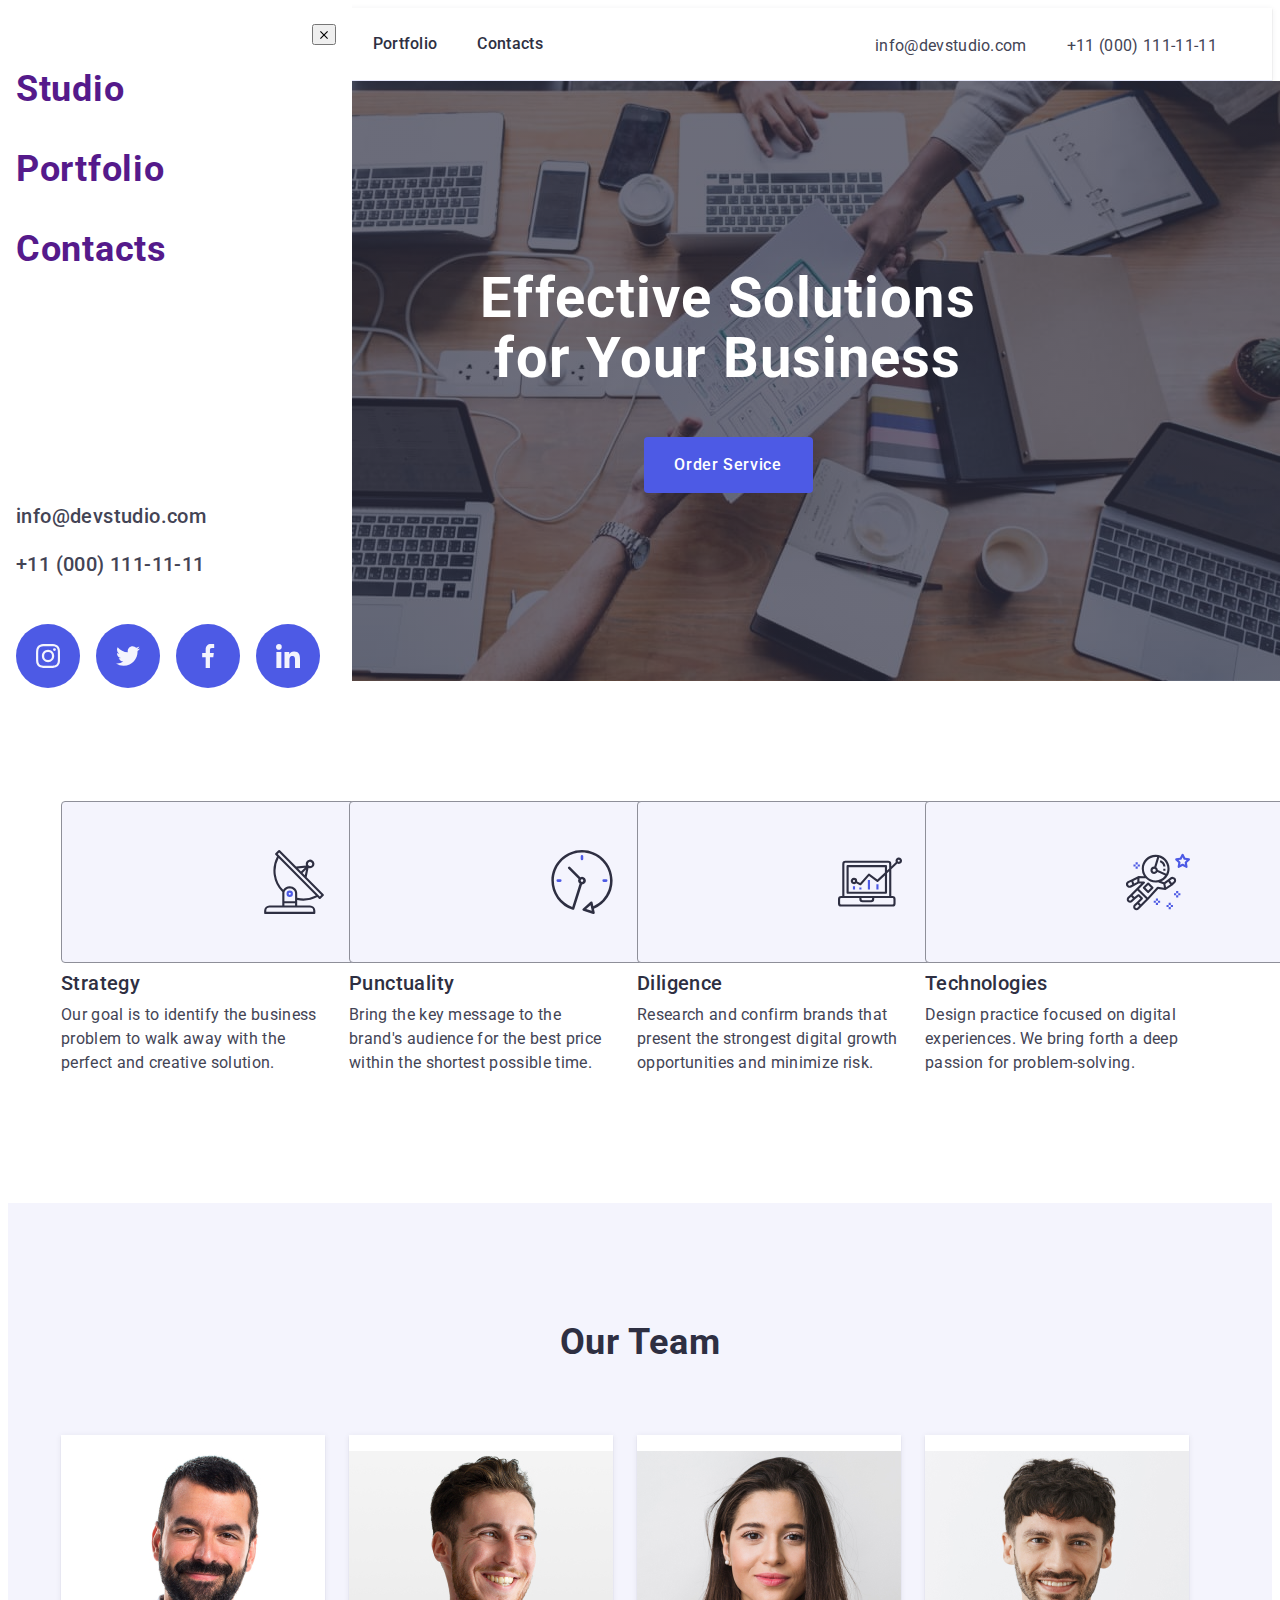
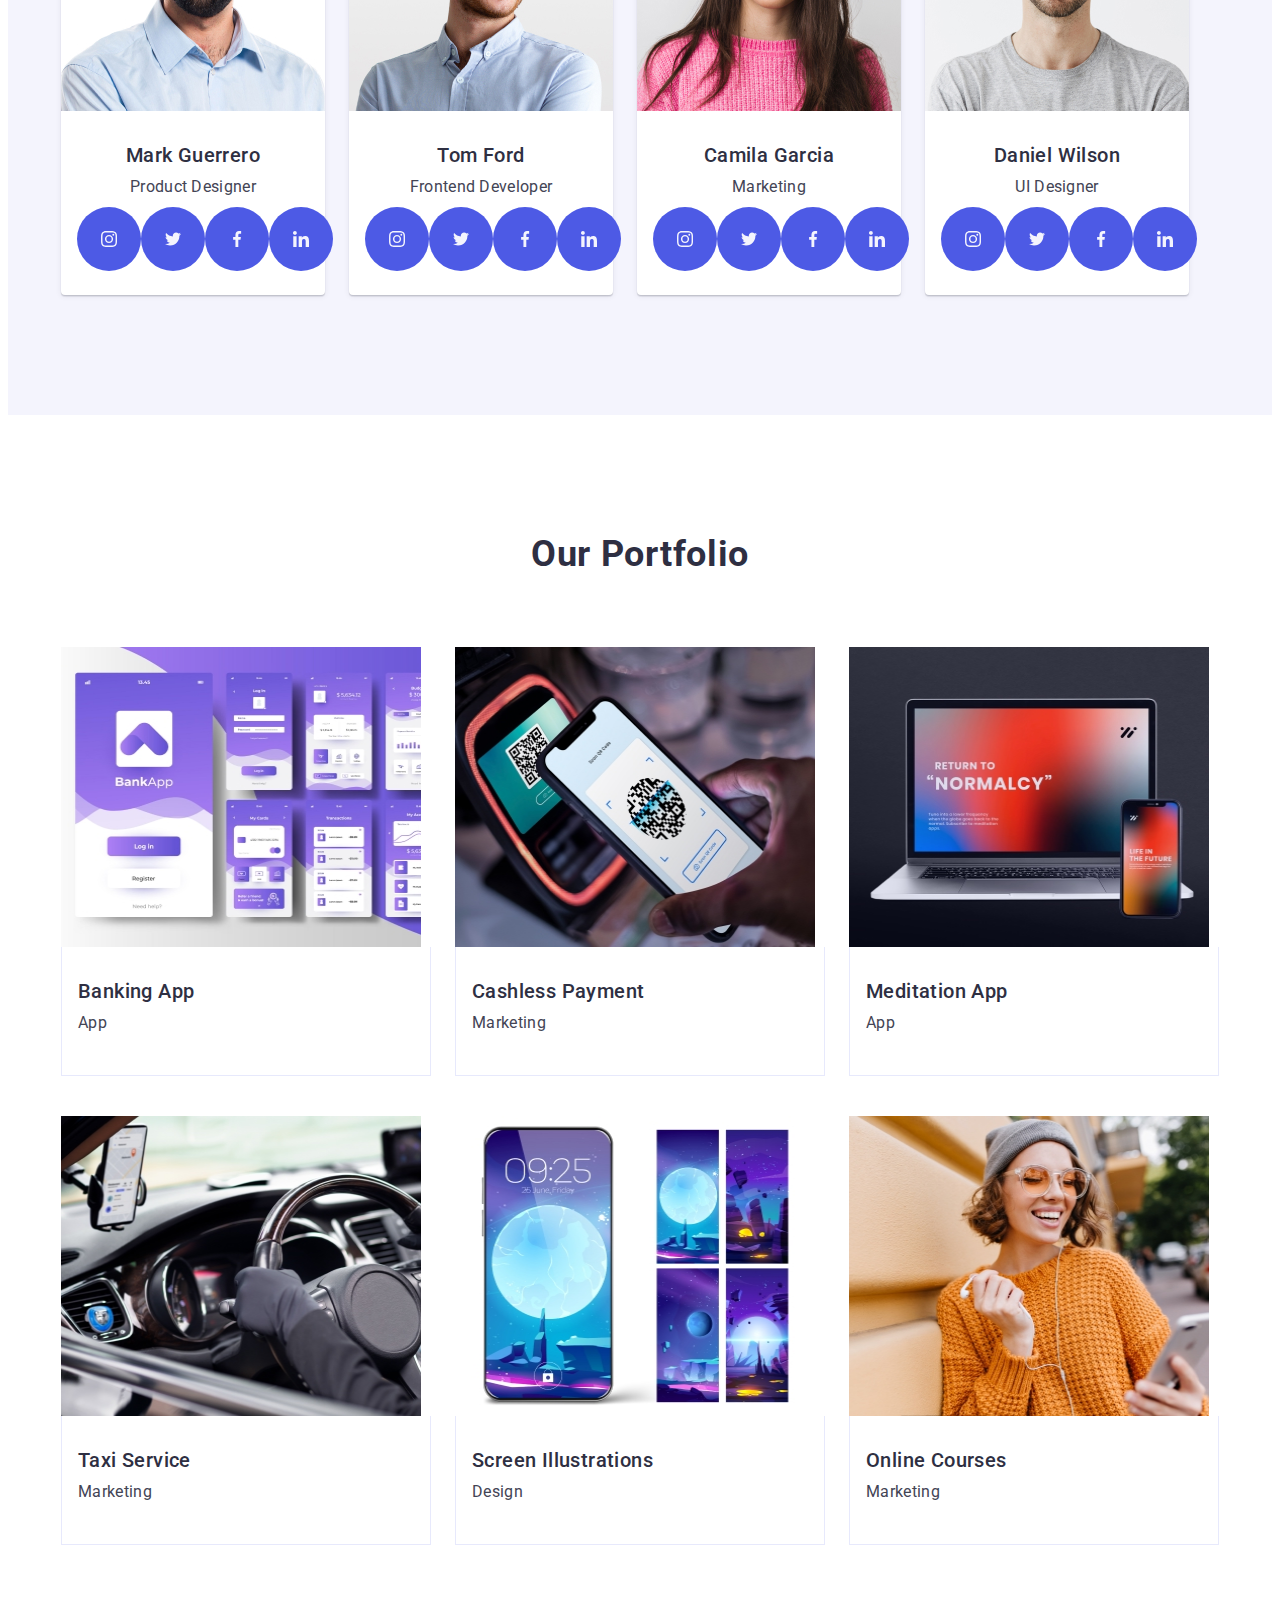
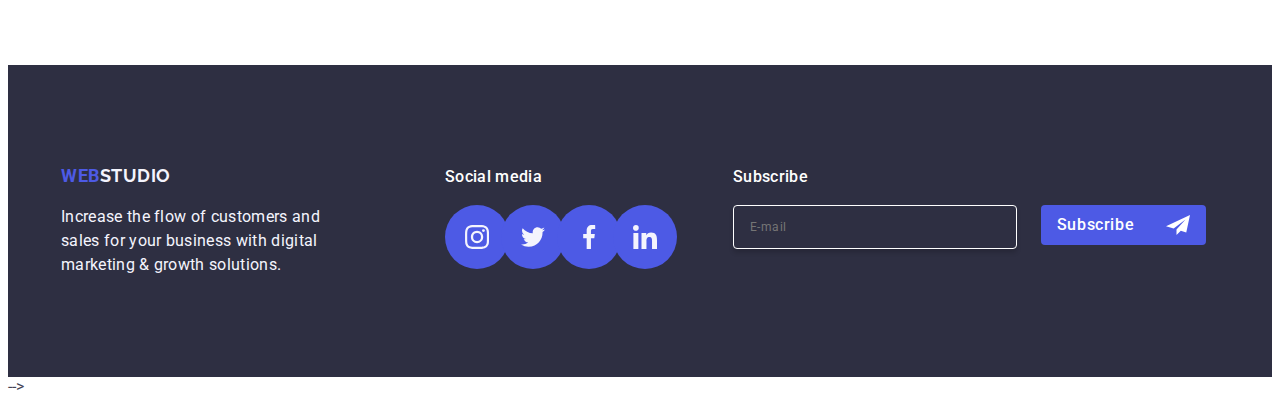
==== index.html @ 86fcbbc3 "Initial commit" ====
<!DOCTYPE html>
<html lang="en">
	<head>
		<meta charset="UTF-8" />
		<meta name="viewport" content="width=device-width, initial-scale=1.0" />
		<link rel="preconnect" href="https://fonts.googleapis.com" />
		<link rel="preconnect" href="https://fonts.gstatic.com" crossorigin />
		<link
			href="https://fonts.googleapis.com/css2?family=Raleway:ital,wght@0,700;1,700&family=Roboto:wght@400;500;700&display=swap"
			rel="stylesheet"
		/>
		<link
			rel="stylesheet"
			href="https://cdnjs.cloudflare.com/ajax/libs/modern-normalize/3.0.1/modern-normalize.min.css"
			integrity="sha512-q6WgHqiHlKyOqslT/lgBgodhd03Wp4BEqKeW6nNtlOY4quzyG3VoQKFrieaCeSnuVseNKRGpGeDU3qPmabCANg=="
			crossorigin="anonymous"
			referrerpolicy="no-referrer"
		/>
		<link href="./css/styles.css" rel="stylesheet" >
		<title>Document title</title>
	</head>

	<body>
		<header class="caption">
			<div class="container">
				<!-- Меню навігації -->
				<nav class="nav-logo-nav">
					<!--  logo -->
					<a href="./index.html" class="logo"> Web<span>Studio</span></a>
					<ul class="page-nav">
						<li class="page-nav-list">
							<a href="./index.html" class="link current"> Studio </a>
						</li>
						<li class="page-nav-list">
							<a href="" class="link"> Portfolio </a>
						</li>
						<li class="page-nav-list">
							<a href="" class="link"> Contacts </a>
						</li>
					</ul>
				</nav>
				<button class="btn-menu" type="button">
					<svg class="icon-btn-menu" width="24"  height="24">
						<use href="./images/icon-net.svg#icon-group-menu"    ></use>
					</svg>
				   </button>
				<address class="address">
					<ul class="page-address">
						<li class="link-address">
							<a href="mailto:info@devstudio.com" class="link-address-item">info@devstudio.com</a>
						</li>
						<li class="link-address">
							<a href="tel:+110001111111" class="link-address-item">+11 (000) 111-11-11</a>
						</li>
					</ul>
				</address>
			</div>
		</header>

		<main>
			<section class="section-one">
				<div class="container">
					<h1 class="head-one">Effective Solutions for Your Business</h1>
					<button type="button" class="button-one">Order Service</button>
				</div>
			</section>

<!-- Section Two Advantages -->
			<section class="section-two">
				<div class="container">
					<h2 class="visually-hidden">Our advantages</h2>
					<ul class="advantages">
						<li class="list-advantages">
							<div class="icon-container">
								<svg class="icon" width="64"  height="64">
									<use href="./images/icons.svg#icon-antenna-1"    ></use>
								</svg>
							</div>
							<h3 class="head-tree">Strategy</h3>
							<p class="text-three">
								Our goal is to identify the business problem to walk away with the perfect and creative solution.
							</p>
						</li>
						<li class="list-advantages">
							<div class="icon-container">
								<svg class="icon" width="64"  height="64">
									<use href="./images/icons.svg#icon-clock-1" ></use>
								</svg>
							</div>
							<h3 class="head-tree">Punctuality</h3>
							<p class="text-three">
								Bring the key message to the brand's audience for the best price within the shortest possible time.
							</p>
						</li>
						<li class="list-advantages">
							<div class="icon-container">
							<svg class="icon" width="64"  height="64">
								<use href="./images/icons.svg#icon-diagram-1" ></use>
							</svg>
							</div>
							<h3 class="head-tree">Diligence</h3>
							<p class="text-three">
								Research and confirm brands that present the strongest digital growth opportunities and minimize risk.
							</p>
						</li>
						<li class="list-advantages">
							<div class="icon-container">
							<svg class="icon" width="64"  height="64">
								<use href="./images/icons.svg#icon-astronaut-1" ></use>
							</svg>
						    </div>
							<h3 class="head-tree">Technologies</h3>
							<p class="text-three">
								Design practice focused on digital experiences. We bring forth a deep passion for problem-solving.
							</p>
						</li>
					</ul>
				</div>
			</section>

<!-- Section Tree Our-team -->
			<section class="section-three ">
				<div class="container">
					<h2 class="head-second">Our Team</h2>
					<ul class="our-team">
						<li class="list-three">
							<img 
							srcset="./images/team/team-card-1@1x.jpg 1x,
							             ./images/team/team-card-1@2x.jpg 2x  "
							src="./images/team/team-card-1@1x.jpg" 
							alt="Mark Guerrero" width="264" >
							<div class="name">
								<h3 class="head-name">Mark Guerrero</h3>
								<p class="text-name">Product Designer</p>
								
									<ul  class="net">
										<li  class="circle">
											<a href="" class="link-circle"> 
											<svg class="icon-net" width="16" height="16">
												<use href="./images/icon-net.svg#icon-instagram-2"></use>
											</svg>
										</a>
										</li>
										<li class="circle">
											<a href="" class="link-circle"> 
											<svg class="icon-net" width="16" height="16">
												<use href="./images/icon-net.svg#icon-twitter-1"></use>
											</svg>
											</a>
										</li>
										<li class="circle">
											<a href="" class="link-circle" > 
											<svg class="icon-net" width="16" height="16">
												<use href="./images/icon-net.svg#icon-facebook-1"></use>
											</svg>
											</a>
										</li>
										<li class="circle">
											<a href="" class="link-circle"> 
											<svg class="icon-net" width="16" height="16">
												<use href="./images/icon-net.svg#icon-linkedin-1"></use>
											</svg>
											</a>
										</li>
									</ul>
									
								</div>
						</li>
						<li class="list-three">
							<img 
							srcset="./images/team/team-card-2@1x.jpg 1x,
							             ./images/team/team-card-2@2x.jpg 2x "
							src="./images/team/team-card-2@1x.jpg" 
							 alt="Tom Ford" width="264">
							<div class="name">
								<h3 class="head-name">Tom Ford</h3>
								<p class="text-name">Frontend Developer</p>
								<ul  class="net">
									<li  class="circle">
										
										<a href="" class="link-circle">
											<svg class="icon-net" width="16" height="16">
												<use href="./images/icon-net.svg#icon-instagram-2"></use>
											</svg>
										</a>
									   
									</li>
									<li class="circle">
										<a href="" class="link-circle">
										<svg class="icon-net" width="16" height="16">
											<use href="./images/icon-net.svg#icon-twitter-1"></use>
										</svg>
										</a>
									</li>
									<li class="circle">
										<a href="" class="link-circle">
										  <svg class="icon-net" width="16" height="16">
											<use href="./images/icon-net.svg#icon-facebook-1"></use>
										  </svg>
									    </a>
									</li>
									<li class="circle">
										<a href="" class="link-circle">
										<svg class="icon-net" width="16" height="16">
											<use href="./images/icon-net.svg#icon-linkedin-1"></use>
										</svg>
									</a>
									</li>
								</ul>
							</div>
						</li>
						<li class="list-three">
							<img 
							srcset="./images/team/team-card-3@1x.jpg 1x,
							             ./images/team/team-card-3@2x.jpg 2x  "
							src="./images/team/team-card-3@1x.jpg" 
							alt="Camila Garcia" width="264">
							<div class="name">
								<h3 class="head-name">Camila Garcia</h3>
								<p class="text-name">Marketing</p>
								<ul  class="net">
									<li  class="circle">
										<a href="" class="link-circle">
										<svg class="icon-net" width="16" height="16">
											<use href="./images/icon-net.svg#icon-instagram-2"></use>
										</svg>
									   </a>
									</li>
									<li class="circle">
                                        <a href="" class="link-circle">
										<svg class="icon-net" width="16" height="16">
											<use href="./images/icon-net.svg#icon-twitter-1"></use>
										</svg>
									</a>
									</li>
									<li class="circle">
										<a href="" class="link-circle">
										<svg class="icon-net" width="16" height="16">
											<use href="./images/icon-net.svg#icon-facebook-1"></use>
										</svg>
										</a>
									</li>
									<li class="circle">
										<a href="" class="link-circle">
										<svg class="icon-net" width="16" height="16">
											<use href="./images/icon-net.svg#icon-linkedin-1"></use>
										</svg>
										</a>
									</li>
								</ul>
							</div>
						</li>
						<li class="list-three">
							<img
							srcset="./images/team/team-card-4@1x.jpg 1x,
							             ./images/team/team-card-4@2x.jpg 2x "
							src="./images/team/team-card-4@1x.jpg" 
							 alt="Daniel Wilson" width="264" >
							<div class="name">
								<h3 class="head-name">Daniel Wilson</h3>
								<p class="text-name">UI Designer</p>
								<ul  class="net">
									<li  class="circle">
										<a href="" class="link-circle">
										<svg class="icon-net" width="16" height="16">
											<use href="./images/icon-net.svg#icon-instagram-2"></use>
										</svg>
									   </a>
									</li>
									<li class="circle">
                                        <a href="" class="link-circle">
										<svg class="icon-net" width="16" height="16">
											<use href="./images/icon-net.svg#icon-twitter-1"></use>
										</svg>
										</a>
									</li>
									<li class="circle">
										<a href="" class="link-circle">
										<svg class="icon-net" width="16" height="16">
											<use href="./images/icon-net.svg#icon-facebook-1" ></use>
										</svg>
										</a>
									</li>
									<li class="circle">
										<a href="" class="link-circle">
										<svg class="icon-net" width="16" height="16">
											<use href="./images/icon-net.svg#icon-linkedin-1"></use>
										</svg>
										</a>
									</li>
								</ul>
							</div>
						</li>
					</ul>
				</div>
			</section>
			<section class="section-four">
				<div class="container">
					<h2 class="head-second">Our Portfolio</h2>
					<ul class="our-portfolio">
						<li class="list-portfolio">
						       	 <div class="list-portfolio-img">
									<picture>
										<source 
										srcset="./images/portfolio/img1-tab@1x.jpg 1x,
										              ./images/portfolio/img1-tab@2x.jpg 2x" 
													  	media="(min-width: 769px)" 
										/>
										<source
										 srcset=	"./images/portfolio/img1-desk@1x.jpg 1x,
										                  ./images/portfolio/img1-desk@2x.jpg 2x" 
														 media="(min-width: 1158px)"
										/>
										<img 
										          class="img-portfolio"
										          srcset="./images/portfolio/img1-mob@1x.jpg 1x,
										                       ./images/portfolio/img1-mob@2x.jpg 2x"  
										           src="./images/portfolio/img1-mob@1x.jpg" alt="Banking App" 
												   width="288" height="280" 
										  />
									  </picture>
									  <p class="text-paragraph">14 Stylish and User-Friendly App Design Concepts · Task Manager App · Calorie Tracker App · Exotic Fruit Ecommerce App · Cloud Storage App</p>
									  
									</div>
								  <div class="list-app">
								     <h3 class="head-tree">Banking App</h3>
								     <p class="text-three">App</p>
							      </div>
							</li>
						 <li class="list-portfolio">
							  	<div class="list-portfolio-img">
								 <picture>
										<source 
										srcset="./images/portfolio/img2-tab@1x.jpg 1x,
										              ./images/portfolio/img2-tab@2x.jpg 2x" 
                 										media="(min-width: 769px)"
										/>
										<source srcset=	"./images/portfolio/img2-desk@1x.jpg 1x,
										                            ./images/portfolio/img2-desk@2x.jpg 2x" 
                            										 media="(min-width: 1158px)"
										/>
										<img 
										class="img-portfolio"
										srcset="./images/portfolio/img2-mob@1x.jpg 1x,
										                       ./images/portfolio/img2-mob@2x.jpg 2x" 
										           src="./images/portfolio/img2-mob@1x.jpg" 
												   alt="Cashless Payment"
												   width="288" height="280"
										  />
									  </picture> 
									<p class="text-paragraph">14 Stylish and User-Friendly App Design Concepts · Task Manager App · Calorie Tracker App · Exotic Fruit Ecommerce App · Cloud Storage App</p>
								   </div>
								
							 <div class="list-app">
								<h3 class="head-tree">Cashless Payment</h3>
								<p class="text-three">Marketing</p>
							 </div>
						 </li>
						<li class="list-portfolio">
									 <div class="list-portfolio-img">
										<picture>
											<source 
											srcset="./images/portfolio/img3-tab@1x.jpg 1x,
														  ./images/portfolio/img3-tab@2x.jpg 2x" 
															  media="(min-width: 769px)" 
											/>
											<source
											 srcset=	"./images/portfolio/img3-desk@1x.jpg 1x,
															  ./images/portfolio/img3-desk@2x.jpg 2x" 
															 media="(min-width: 1158px)"
											/>
											<img 
													  class="img-portfolio"
													  srcset="./images/portfolio/img3-mob@1x.jpg 1x,
																   ./images/portfolio/img3-mob@2x.jpg 2x"  
													   src="./images/portfolio/img3-mob@1x.jpg"
													   alt="Meditation App" 
													   width="288" height="280" 
											  />
										  </picture>
									 <!-- <img src="./images/portfolio-3.jpg" alt="Meditation App" width="360" height="300" > -->
							     	 <p class="text-paragraph">14 Stylish and User-Friendly App Design Concepts · Task Manager App · Calorie Tracker App · Exotic Fruit Ecommerce App · Cloud Storage App14 Stylish and User-Friendly App Design Concepts · Task Manager App · Calorie Tracker App · Exotic Fruit Ecommerce App · Cloud Storage App</p>
								     </div>
							<div class="list-app">
								<h3 class="head-tree">Meditation App</h3>
								<p class="text-three">App</p>
							</div>
						</li>
						<li class="list-portfolio">
							<div class="list-portfolio-img">
								<picture>
									<source 
									srcset="./images/portfolio/img4-tab@1x.jpg 1x,
												  ./images/portfolio/img4-tab@2x.jpg 2x" 
													  media="(min-width: 769px)" 
									/>
									<source
									 srcset=	"./images/portfolio/img4-desk@1x.jpg 1x,
													  ./images/portfolio/img4-desk@2x.jpg 2x" 
													 media="(min-width: 1158px)"
									/>
									<img 
											  class="img-portfolio"
											  srcset="./images/portfolio/img4-mob@1x.jpg 1x,
														   ./images/portfolio/img4-mob@2x.jpg 2x"  
											   src="./images/portfolio/img4-mob@1x.jpg" 
											   alt="Taxi Service" 
											   width="288" height="280" 
									  />
								  </picture>
										     <!-- <img src="./images/portfolio-4.jpg" alt="Taxi Service" width="360" height="300" > -->
										    <p class="text-paragraph">14 Stylish and User-Friendly App Design Concepts · Task Manager App · Calorie Tracker App · Exotic Fruit Ecommerce App · Cloud Storage App</p>
									      
							</div>
							<div class="list-app">
								<h3 class="head-tree">Taxi Service</h3>
								<p class="text-three">Marketing</p>
							</div>
						</li>
						<li class="list-portfolio">
							<div class="list-portfolio-img">
								<picture>
									<source 
									srcset="./images/portfolio/img5-tab@1x.jpg 1x,
												  ./images/portfolio/img5-tab@2x.jpg 2x" 
													  media="(min-width: 769px)" 
									/>
									<source
									 srcset=	"./images/portfolio/img5-desk@1x.jpg 1x,
													  ./images/portfolio/img5-desk@2x.jpg 2x" 
													 media="(min-width: 1158px)"
									/>
									<img 
											  class="img-portfolio"
											  srcset="./images/portfolio/img5-mob@1x.jpg 1x,
														   ./images/portfolio/img5-mob@2x.jpg 2x"  
											   src="./images/portfolio/img5-mob@1x.jpg" 
											   alt="Screen Illustrations" 
											   width="288" height="280" 
									  />
								  </picture>
										 <!-- <img  src="./images/portfolio-5.jpg" alt="Screen Illustrations" width="360" height="300" > -->
									    <p class="text-paragraph">14 Stylish and User-Friendly App Design Concepts · Task Manager App · Calorie Tracker App · Exotic Fruit Ecommerce App · Cloud Storage App</p>
							</div>
							
							<div class="list-app">
								<h3 class="head-tree">Screen Illustrations</h3>
								<p class="text-three">Design</p>
							</div>
						</li>
						<li class="list-portfolio">
								<div class="list-portfolio-img">
									<picture>
										<source 
										srcset="./images/portfolio/img6-tab@1x.jpg 1x,
													  ./images/portfolio/img6-tab@2x.jpg 2x" 
														  media="(min-width: 769px)" 
										/>
										<source
										 srcset=	"./images/portfolio/img6-desk@1x.jpg 1x,
														  ./images/portfolio/img6-desk@2x.jpg 2x" 
														 media="(min-width: 1158px)"
										/>
										<img 
												  class="img-portfolio"
												  srcset="./images/portfolio/img6-mob@1x.jpg 1x,
															   ./images/portfolio/img6-mob@2x.jpg 2x"  
												   src="./images/portfolio/img6-mob@1x.jpg" 
												   alt="Online Courses" 
												   width="288" height="280" 
										  />
									  </picture>
									<!-- <img  src="./images/portfolio-6.jpg" alt="Online Courses" width="360" height="300" > -->
									<p class="text-paragraph">14 Stylish and User-Friendly App Design Concepts · Task Manager App · Calorie Tracker App · Exotic Fruit Ecommerce App · Cloud Storage App</p>
									</div>
							<div class="list-app">
								<h3 class="head-tree">Online Courses</h3>
								<p class="text-three">Marketing</p>
							</div>
						</li>
					</ul>
				</div>
			</section>
		</main>
		
		<!-- FOOTER Section -->

		<footer class="basement"> 
			<div class="container">
				<div class="footer-logo">
					<a href="./index.html" class="logo-footer-link">Web<span class="logo-footer">Studio</span></a>
					<p class="text-footer">
						Increase the flow of customers and sales for your business with digital marketing & growth solutions.
					</p>
				</div>
				<div class="footer-net">
					<p class="footer-paragraph">Social media</p>
					<ul  class="net-footer ">
						<li  class="circle-footer">
							<a href="" class="link-circle-footer">
								<svg class="icon-net-footer " width="24" height="24">
									<use href="./images/icon-net.svg#icon-instagram-2"></use>
								</svg>
							</a>
					
						</li>
						<li class="circle-footer">
							<a href="" class="link-circle-footer">
								<svg class="icon-net-footer"  width="24" height="24">
									<use href="./images/icon-net.svg#icon-twitter-1"></use>
								</svg>
							</a>
						</li>
						<li class="circle-footer">
							<a href="" class="link-circle-footer">
								<svg class="icon-net-footer"  width="24" height="24">
									<use href="./images/icon-net.svg#icon-facebook-1"></use>
								</svg>
							</a>
						</li>
						<li class="circle-footer">
							<a href="" class="link-circle-footer">
								<svg class="icon-net-footer"  width="24" height="24">
									<use href="./images/icon-net.svg#icon-linkedin-1"></use>
								</svg>
							</a>
						</li>
					</ul>
				</div>
				
					<div class="footer-form-container">
						<p class="text-subscribe"> Subscribe</p>
						 <form class="feedback"> 
                           <label class="label-feedback">
							  <input class="input-footer" type="email" name="email" placeholder="E-mail" >
						   </label>
						       <button class="btn-footer" type="submit" >Subscribe
									<svg class="icon-email" width="24" height="24">
										<use href="./images/icon-net.svg#icon-Frame-3"></use>
									</svg>
								</button>
						  </form>
					</div>
	
			</div>
		</footer> -->
		 <div class="modal-overlay ">
			 <div class="modal">
					<button class="btn-close" type="button">
					<svg class="icon-close" width="8" height="8">
						<use href="./images/icon-svg/symbol-defs1.svg#icon-close-black-18dp"></use>
					</svg>
					 </button>
					  <p class="form-contacts-text">Leave your contacts and we will call you back</p>
						 <form class="form-contacts">
						     <div class="form-div">	
								 <label class="label-name" for="user-name">Name</label>
								 <div class="container-contacts">
									<input   class="input-name"
									             id="user-name"
												  type="text"
										 name="user-name" >
									<svg class="icon-name" width="18" height="24">
										<use href="./images/icon-svg/symbol-defs1.svg#icon-person-black-18dp"></use>
									</svg>
								 </div>
							 </div>	 
						     <div class="form-div">
							<label class="label-name" for="user-phone">Phone</label>
							 <div class="container-contacts">
							     <input id="user-phone" class="input-name" type="tel" name="tel" >
									 <svg class="icon-name" width="18" height="24">
										<use href="./images/icon-svg/symbol-defs1.svg#icon-phone-black-18dp-1"></use>
									 </svg>
							 </div>
						     </div>	
        				     <div class="form-div">
							<label class="label-name" for="user-email">Email</label>
							<div class="container-contacts">
								 <input id="user-email" class="input-name" type="email" name="email" >
									 <svg class="icon-name" width="18" height="24">
										 <use href="./images/icon-svg/symbol-defs1.svg#icon-email-black-18dp-1"></use>
									 </svg>
							 </div>
						     </div>
						     <div class="div-comment">
								<label for ="user-comment" class="label-name">Comment	</label>
								<textarea class="text-comment"  id="user-comment" name="user-comment" placeholder="Text input" ></textarea>
							 </div>
					         <div class="check-container">
							 <input id="user-privacy" class="check-box  visually-hidden" type="checkbox"  value="true" name="user-privacy">
                             <label class="check-label" for="user-privacy"> 
								 	<span class="user-span">
										 <svg class="icon-name-check" width="10" height="8">
											 <use href="./images/icon-svg/symbol-defs1.svg#icon-check-mark"></use>	
										 </svg>
									 </span>
									 I accept the terms and conditions of the 	
									<a class="check-link"> Privacy Policy</a>
							 </label>
						     </div>	
							 <button type="button" class="button-send">Send</button>
					      </form>
			 </div>
		 </div>

		 <!-- Modal mehu -->

		  <div class="mobil-menu is-open">
            <button class="btn-close-menu" type="button">
				<svg class="icon-close-menu" width="8" height="8">
					<use href="./images/icon-svg/symbol-defs1.svg#icon-close-black-18dp"></use>
				</svg>
				 </button>
<ul class="mobile-menu-list">
	<li class="mobile-menu-item">
         <a href="">Studio</a>
	</li>
	<li class="mobile-menu-item">
		<a href="">Portfolio</a>
	</li >
	<li class="mobile-menu-item">
		<a href="">Contacts</a>
	</li>
</ul>
<ul class="address-mobile">
<li class="address-mobile-list">
		<a href="mailto:info@devstudio.com" class="link-address-item">info@devstudio.com</a>
	</li>
<li class="address-mobile-list">
		<a href="tel:+110001111111" class="link-address-item">+11 (000) 111-11-11</a>
	</li>
</ul>

<ul  class="net-footer social-net">
	<li  class="circle-footer">
		<a href="" class="link-circle-footer">
			<svg class="icon-net-footer " width="24" height="24">
				<use href="./images/icon-net.svg#icon-instagram-2"></use>
			</svg>
		</a>

	</li>
	<li class="circle-footer">
		<a href="" class="link-circle-footer">
			<svg class="icon-net-footer"  width="24" height="24">
				<use href="./images/icon-net.svg#icon-twitter-1"></use>
			</svg>
		</a>
	</li>
	<li class="circle-footer">
		<a href="" class="link-circle-footer">
			<svg class="icon-net-footer"  width="24" height="24">
				<use href="./images/icon-net.svg#icon-facebook-1"></use>
			</svg>
		</a>
	</li>
	<li class="circle-footer">
		<a href="" class="link-circle-footer">
			<svg class="icon-net-footer"  width="24" height="24">
				<use href="./images/icon-net.svg#icon-linkedin-1"></use>
			</svg>
		</a>
	</li>
</ul>
		  </div>
	</body>
</html>
---- css/styles.css ----
body {
	font-family: "Roboto", sans-serif;
	color: #434455;
	background-color: #ffffff;
	text-decoration: none;
	font-style: normal;
	}
h1,
h2,
h3,
h4,
h5,
h6,
 p {
	margin: 0;
	}
ul,
ol {
	margin-top: 0;
	margin-bottom: 0;
	padding-left: 0;
}
a {
	text-decoration: none;
	display: block;
}
ul {
	list-style-type: none;
}
img {
	overflow: hidden;
	display: block;
	max-width: 100%;
	height: auto;
}
section {
	padding-top: 96px;
	padding-bottom: 96px;
	}
	@media (min-width: 1158px) {
		section {
		padding-top: 120px;
	    padding-bottom: 120px;
		}
	}
	input {
		font-family: inherit;
	}
.visually-hidden {
	position: absolute;
	width: 1px;
	height: 1px;
	margin: -1px;
	border: 0;
	padding: 0;
	white-space: nowrap;
	clip-path: inset(100%);
	clip: rect(0 0 0 0);
	overflow: hidden;
}
.hidden {
	display: none;
}
.container {
	display: flex;
	/* gap:149px; */
	max-width: 320px;
	margin: 0 auto;
	padding: 0 16px;
	/* align-items: center; */

	}

@media (min-width: 769px){
	.container {
		min-width: 768px;
	}
}
@media (min-width: 1158px){
	.container {
		min-width: 1158px;
		padding: 0 15px;
	}
}
/* HEADER */
 .caption {
	border-bottom: 1px solid #e7e9fc;
	box-shadow: 0px 2px 1px rgba(46, 47, 66, 0.08), 
	                     0px 1px 1px rgba(46, 47, 66, 0.16), 
						 0px 1px 6px rgba(46, 47, 66, 0.08);
}
@media (min-width:1158px)  {
	.container{
	  flex-wrap: nowrap; 
	   gap: 0px;
	}
}

	.nav-logo-nav {
		display: flex;
		align-items: center;
		justify-content: space-between;
		flex-grow: 1;
			}
	@media screen and (min-width:769px) and (max-width:1158px) {
		.nav-logo-nav {
			width: 496px;
			margin-right: 121px;
}
}
      @media (min-width:1158px)  {
		.nav-logo-nav {
		margin-right: 332px;
	}
}
	.logo {
		font-family: "Raleway", sans-serif;
		font-size: 18px;
		font-weight: 700;
		line-height: 1.17;
		letter-spacing: 0.03em;
		text-transform: uppercase;
		/* margin-right: 149px; */
		display: inline-block;
		position: relative;
		color: #404bbf;
		padding: 17.5px 0;
	}
	@media screen and (min-width:769px) and (max-width:1158px){
		.logo {
			margin-right: 120px;
		}

}
    @media (min-width:1158px)  {
	.logo {
		margin-right: 76px;
	}
}
	.logo span {
		color: #2e2f42;
	}

	 nav .link {
		font-weight: 500;
		font-size: 16px;
		line-height: 1.5;
		letter-spacing: 0.02em;
		color: #2e2f42;
		font-weight: 500;
		align-items: center;
	}
	nav .link:hover {
		color: #404bbf;
	}
	nav .link:focus {
		color: #404bbf;
	} 
	.page-nav {
		display: flex;
		gap: 40px;
		}
	.page-nav-list:hover::after {
	  content: "";
	  width: 100%;
	  height: 4px;
	  background: #404BBF;
	  position: absolute;
	  left: 0;
	  bottom: -1px; 
	  background-color: #404bbf;
	  border-radius: 2px; 
	}

	@media (max-width:768px) {
		.page-nav, .address {
         display: none;
		 }
	} 
	@media screen and (min-width:769px) and (max-width:1158px) {
		.page-nav {
			margin-right: 122px;
			
		}
	}	
		.link {
		padding: 24px 0;
	      }
	    .link-current{
		transition: color 250ms cubic-bezier(0.4, 0, 0.2, 1);
	     }
	     nav .current {
		color: #404BBF;
		position: relative;
		transition: color 250ms cubic-bezier(0.4, 0, 0.2, 1);
		}
	     .current::after {
		display: block;
		content:"";
		border-radius: 2px;
	width: 48px;
	height: 4px;
	background-color: #404bbf;
	position: absolute;
	left: 0;
	bottom: -1px;
	}
	      .address {
		display: flex;
		font-style: normal;
		align-items: center;
			}
			.page-address{
				display: flex;
				gap: 40px;
				align-items: center;	
			}
        @media (max-width:768px) {
		.page-nav, .address {
         display: none;
		}
	    } 
	    @media screen and (min-width:769px) and (max-width:1158px) {
		.page-address {
			/* padding-left: 122px; */
			gap: 12px;
			flex-direction: column;
		}
				.address{
				/* margin-left: 121px;	 */
			width: 119px;
			}
			}
		@media (min-width:1158px)  {
			.address{
				width: 344px;
		}
		}
	.link-address {
		display: flex;
		line-height: 24px;
		letter-spacing: 0.02em;
		color: #434455;
		height: 20px;
		font-size: 16px;
		font-weight: 400;
		text-align: left;
		}
		@media screen and (min-width:769px) and (max-width:1158px) {
			.link-address {
				font-size: 12px;
			}
		}
	.link-address-item {
		color: #434455;
		transition: color 250ms cubic-bezier(0.4, 0, 0.2, 1); 
	}
	.link-address:hover {
		color: #404bbf;
	}
	.link-address:focus {
		color: #404bbf;
	}
	.icon {
		fill: none;
		width: 64px;
		height: 64px;
		}
		/* SECTION One */
		.section-one {
			display: flex;
			max-width: 320px;
			background-color: #2e2f42;
			padding: 72px 0;
			margin: 0 auto;
				background-size: cover;
			background-image: linear-gradient(rgba(46, 47, 66, 0.7),
			 rgba(46, 47, 66, 0.7)), 
			 url(../images/hero/hero-mob@1x.jpg);
			 background-repeat: no-repeat;
			 background-position: center;
			 transition: background-color 250ms cubic-bezier(0.4, 0, 0.2, 1); 
		}
		@media  (min-resolution: 192dpi), (min-resolution: 2dppx) {
			.section-one{
				background-image: linear-gradient(rgba(46, 47, 66, 0.7),
				rgba(46, 47, 66, 0.7)), 
				url(../images/hero/hero-mob@2x.jpg);
		  }
		}
	
		@media (min-width:769px) and  (max-width:1158px) {
			.section-one {
			max-width: 768px;
			padding: 112px 0 ;
			background-image: linear-gradient(rgba(46, 47, 66, 0.7),
			 rgba(46, 47, 66, 0.7)), 
			 url(../images/hero/hero-tab@1x.jpg);
			}
		}
	
		@media  (min-width:769px) and  (max-width:1158px) and (min-resolution: 192dpi), (min-resolution: 2dppx) {
			.section-one{
				background-image: linear-gradient(rgba(46, 47, 66, 0.7),
				rgba(46, 47, 66, 0.7)), 
				url(../images/hero/hero-tab@2x.jpg);
		  }
		}
		@media (min-width:1158px) {
			.section-one {
				min-width: 1440px;
				padding: 188px 0 ;
				background-image: linear-gradient(rgba(46, 47, 66, 0.7),
			 rgba(46, 47, 66, 0.7)), 
			 url(../images/hero/hero-desk@1x.jpg);
				}
				@media  (min-width:1158px) and (min-resolution: 192dpi), (min-resolution: 2dppx) {
					.section-one{
						background-image: linear-gradient(rgba(46, 47, 66, 0.7),
						rgba(46, 47, 66, 0.7)), 
						url(../images/hero/hero-desk@2x.jpg);
				  }
				}
		}
		.list-section-one li {
			padding: 40px;
		}
		.section-one .container {
			display: flex;
			flex-direction: column;
			padding: 0px;
		}
		
		.head-one {
			font-family: Roboto;
			font-size: 56px;
			font-weight: 700;
			text-align: center;
			line-height: 1.07;
			letter-spacing: 0.02em;
			color: #ffffff;
			max-width: 496px;
			display: block;
			margin: 0 auto;
		}
		@media (max-width: 768px){
			.head-one {
				font-size: 36px;
				line-height: 1.111;
				width: 216px;
			}
		}
		.button-one {
			display: block;
			font-family: "Roboto", sans-serif;
			background-color: #4d5ae5;
			font-size: 16px;
			font-weight: 500;
			line-height: 1.5;
			letter-spacing: 0.04em;
			color: #ffffff;
			min-width: 169px;
			width: 169px;
			height: 56px;
			border: none;
			border-radius: 4px;
			cursor: pointer;
			margin: 72px auto 0 auto;
			transition: background-color 250ms cubic-bezier(0.4, 0, 0.2, 1);
		}
		@media (min-width:769px) and (max-width:1158px){
			.button-one {
				margin: 36px auto 0 auto;	
			}
		}
			@media 	(min-width:1158px){
				.button-one{ 
			     margin: 48px auto 0 auto;			
				}
			}
		
		button:hover {
			background-color: #404bbf;
		}
		button:focus {
			background-color: #404bbf;
		}
/* SECTION Two */

		.section-two {
			padding: 96px 0;
		}
		@media (min-width:1158px){
			.section-two {
				padding: 120px 0;
			}
		}
		.section-two .container {
			display: flex;
			flex-direction: column;
			/* flex-wrap: wrap; */
			width: 320px;
		}
		.section-two .container h2 {
			visibility: hidden;
		}
		.advantages {
			display: flex;
			gap: 24px;
			flex-wrap: wrap;
			width: 288px;
		}
		@media (min-width:769px) and (max-width:1158px) {
			.advantages {
				width: 736px;
			    row-gap: 72px;
			}
			}
			@media (min-width:1158px) {
				.advantages {
					width: 1128px;
				}
			}
			.list-advantages {
			width: 288px;
			margin: 0px;
			gap: 24px;
		}
		@media (min-width:769px) and (max-width:1158px) {
			.list-advantages {
				width: 356px;
				margin: 0px;
				gap: 24px;
			}
			}
		@media (min-width:1158px){
			.list-advantages {
				width: calc((100% - 72px) / 4);
							}
			}
		.icon-container {
			display: flex;
			align-items: center;
			justify-content: center;
			width: 264px;
			height: 112px;
				border: 1px solid #8e8f99;
			padding: 24px 100px;
			margin-bottom: 8px;
			background-color: #f4f4fd;
			border-radius: 4px; 
			}
			@media  (max-width:1158px) {
				.icon-container {
					display: none;
				}
				}
			.head-tree {
			font-family: Roboto;
			font-size: 36px;
			font-weight: 700;
			line-height: 1.1;
			letter-spacing: 0.02em;
			color: #2e2f42;
			text-align: left;
			margin-bottom: 8px;
		}
		
		.text-three {
			font-family: Roboto;
			font-size: 16px;
			font-weight: 500;
			line-height: 1.5;
			letter-spacing: 0.02em;
			color: #434455;
			margin-top: 0;
			margin-bottom: 8px;
		}
		@media (min-width:769px) and (max-width:1158px) {
			
			}
		@media (min-width:1158px){
			.head-tree{
				font-weight: 500;
				font-size: 20px;
				line-height: 1.2;
			}
			.text-three {
				font-weight: 400;	
				
			}
			}
		
/* SECTION Three */
.section-three {
	background-color: #f4f4fd;
}
.section-three .container {
	display: flex;
 flex-direction: column;
		
	  }
@media  (min-width: 769px) and (max-width: 1158px) {
	.section-three .container {
		padding: 0 96px;
		  }
}
.head-second {
	/* display: flex; */
	width: inherit;
	font-family: Roboto;
	font-size: 36px;
	font-weight: 700;
	text-align: center;
	line-height: 1.11;
	letter-spacing: 0.02em;
	text-transform: capitalize;
	color: #2e2f42;
	margin-bottom: 72px;
}
.our-team {
	display: flex;
	gap: 24px;
	flex-direction: column;
    flex-wrap: wrap;

}
@media  (min-width:769px) and (max-width:1158px){
	.our-team {
			flex-direction: row;
			padding-left: 12px;
			  }
}
@media (min-width: 1158px) {
	.our-team {
		flex-wrap: nowrap;
		flex-direction: row;
  }
}
.list-three {
	display: flex;
align-items: center;
justify-content: center;
flex-direction: column;
gap: 32px;
border-radius: 0 0 4px 4px;
padding: 0px 0px 32px 0px;
width: 264px;
height: 428px;
		background-color: #ffffff;
		box-shadow: 0px 2px 1px 0px #2E2F4214,
	0px 1px 1px 0px #2E2F4229, 
	0px 1px 6px 0px #2E2F4214;
}
.head-name {
	font-family: Roboto;
	font-size: 20px;
	font-weight: 500;
	line-height: 1.2;
	letter-spacing: 0.02em;
	color: #2e2f42;
	text-align: center;
	margin-bottom: 8px;
}
.text-name {
	font-family: Roboto;
	font-size: 16px;
	font-weight: 400;
	line-height: 1.5;
	letter-spacing: 0.02em;
	color: #434455;
	margin-top: 0;
	margin-bottom: 8px;
	text-align: center;
}
.net {
	display: flex;
	gap: 24px;
	justify-content: center; 
}
.icon-net{
	fill: #f4f4fd;
}
.circle{
	width: 40px;
	height: 40px;
		}
.link-circle {
	display: flex;
	width: 100%;
	height: 100%;
	background-color:#4d5ae5;
	border-radius: 50%;
	padding: 12px;
	align-items: center; 
	justify-content: center; 
	transition: background-color 250ms cubic-bezier(0.4, 0, 0.2, 1);
}
.link-circle:hover {
	background-color:#404bbf;
}
.link-circle:focus {
	background-color: #404bbf;
}

/* SECTION Four */
/* .section-four {
	display: block;
	width: 320px;
}
@media  (min-width: 769px)  and (max-width:1158px){
	.section-four {
		width: 768px;
	}
}
@media  (min-width: 1158px) {
   	.section-four {
		width: 1158px;
	}
} */

.section-four .container{
	display: flex;
	flex-direction: column;
}

.our-portfolio {
	display: flex;
	/* flex-direction: row; */
	flex-direction: column;
    	flex-basis: calc((100% - 48px) / 3);
	row-gap: 48px;
	flex-wrap: wrap;
	column-gap: 24px;
	}
	@media  (min-width:769px) and (max-width:1158px){
		.our-portfolio{
			flex-direction: row;
			row-gap: 72px;
		}
	}
	@media  (min-width: 1158px) {
		.our-portfolio{
			flex-direction: row;
			row-gap: 40px;
		}
	}

.list-portfolio {	width: 	100%;
	transition: box-shadow 250ms cubic-bezier(0.4, 0, 0.2, 1); 
}
@media only screen and (min-width: 769px) and (max-width: 1158px){
	.list-portfolio {
		width: calc((100% - 32px) / 2);
		transition: box-shadow 250ms cubic-bezier(0.4, 0, 0.2, 1); 
	}
}
@media only screen and (min-width: 1158px) {
	.list-portfolio {
		width: calc((100% - 48px) / 3);
		transition: box-shadow 250ms cubic-bezier(0.4, 0, 0.2, 1); 
	}
}
.list-portfolio-img {
	position: relative;
	overflow: hidden;
	width: 288px;
	/* height: 300px; */
}
@media only screen and (min-width: 769px) {
	.list-portfolio-img {
		width: 356px;
		/* height: 300px; */
  }
}
@media only screen and (min-width: 1159px) {
	.list-portfolio-img {
		width: 360px;
		/* height: 300px; */
  }
}
.list-portfolio:hover  .text-paragraph {
	transform: translateY(0%);
}
.list-portfolio:hover {
	box-shadow: 0px 2px 1px 0px #2E2F4214, 
	0px 1px 1px 0px #2E2F4229, 
	0px 1px 6px 0px #2E2F4214;
	}
	.img-portfolio{
		width: 288px;
		height:280px;
	}
	@media only screen and (min-width: 768px) {
		.img-portfolio{
			width: 356px;
			height: 300px;
	}
	}
	@media only screen and (min-width: 1158px) {
	   .img-portfolio{
		width: 360px;
		height: 300px;
	}
}
.our-portfolio h3 {
	font-family: Roboto;
	font-size: 20px;
	font-weight: 500;
	text-align: left;
	line-height: 1.2;
	letter-spacing: 0.02em;
	color: #2e2f42;
	margin-bottom: 8px;
}
.list-app {
	padding: 32px 16px;
	border: 1px solid #e7e9fc;
	border-top: none;
}

.text-three{
	font-family: Roboto;
	font-size: 16px;
	font-weight: 400;
	text-align: left;
	line-height: 1.5;
	letter-spacing: 0.02em;
	color: #434455;
}
.text-paragraph {
	position: absolute;
	top: 0;	
	font-size: 16px;
    line-height: 1.5;
    letter-spacing: 0.02em;
	color: #f4f4fd;
	padding: 40px 32px;
	background-color: #4d5ae5;
	height: 100%;
	width: 100%;	
	transform: translateY(100%);
	transition: transform 250ms cubic-bezier(0.4, 0, 0.2, 1); 	
	font-weight: 500;
}

/* <!-- FOOTER Section --> */
.basement {
	display: flex;
	background-color: #2e2f42;
		padding: 96px 0;
		/* max-width: 320px; */
		margin: 0 auto;
		max-width: 320px;
}
.basement .container {
	display:flex;
	align-items: baseline;
	flex-wrap: wrap;
	max-width: 320px;
	margin: 0 auto;
	padding: 0 16px;
	column-gap: 24px; 
	justify-items: center;
	} 
	@media  (max-width:768px) {
		.basement .container {
			align-items: center;
			justify-content: center;
				}
}
@media  (min-width:769px) and (max-width:1158px){
	.basement{
		max-width: 768px;	
	}
	.basement .container{
		column-gap: 24px;
		row-gap: 72px;
		padding: 0 108px;
		max-width: 768px;
		/* margin: 0; */
	}
	}
@media  (min-width:1158px) {
	.basement {
		padding: 100px 0;
		max-width: 1440px;	
	}
		.basement .container {
				flex-wrap: nowrap;
				/* max-width: 768px; */
				column-gap: 0;
				/* justify-content: center; */
			}
		}
	.logo-footer {
		font-family: "Raleway", sans-serif;
		font-size: 18px;
		font-weight: 700;
		line-height: 1.17;
		letter-spacing: 0.03em;
		text-transform: uppercase;
		/* display: inline-block; */
		margin-bottom: 16px;
		color: #f4f4fd;
	}
	.logo-footer-link {
		width: 116px;
		height: 24px;
		font-weight: 700;
        font-size: 18px;
         line-height: 1.16667;
         letter-spacing: 0.03em;
         text-transform: uppercase;
         color: #4d5ae5;
	margin:   0 auto 16px 0;

		 /* margin-bottom: 16px; */
    	}
	.text-footer {
		font-family: Roboto;
		font-size: 16px;
		font-weight: 400;
		line-height: 1.5;
		color:#f4f4fd;;
		letter-spacing: 0.02em;
		max-width: 264px;
		margin-top: 0px;
		margin-bottom: 0px;
		/* align-items: left; */
	}
	.footer-paragraph{
		font-size: 16px;
		line-height: 1.5;
		letter-spacing: 0.02em;
		color: #FFFFFF ;
		/* margin-bottom: 16px; */
		margin-top: 0px;
		font-weight: 500;
		}
		.footer-list {
			width: 264px;
			height: 112px;
		}
		.net-footer {
			display: flex;
			gap: 16px;
			/* justify-content: center;  */
		}
		.icon-net-footer {
			fill: #f4f4fd;
		}
		.circle-footer {
			width: 40px;
			height: 40px;
				}
		.link-circle-footer {
			display: flex;
			width: 100%;
			height: 100%;
			background-color:#4d5ae5;
			border-radius: 50%;
			padding: 12px;
			align-items: center; 
			justify-content: center; 
			transition: background-color 250ms cubic-bezier(0.4, 0, 0.2, 1);
		}
		.footer-net {
			display: flex;
			flex-direction: column;
			gap:16px;
			max-width: 320px;
			align-items: center;
			/* margin-bottom: 72px; */
			
		}
		@media  (min-width:769px) {
			.footer-logo {
	   align-items: flex-start;
	   } 
   .footer-net{
	   display: flex;
	   align-items: flex-start;
   }
   }
		 .basement .link-circle:hover {
			background-color:#31d0aa;
		}
		.basement .link-circle:focus {
			background-color: #31d0aa;
		}
         .circle-footer {
	        gap: 16px;
            }
        .footer-form-container {
	margin-left: 80px;
          }
       .text-subscribe{
	 	font-weight: 500;
	    font-size: 16px;
	    line-height: 1.5;
	    letter-spacing: 0.02em;
	    color: #ffffff;
	    align-items: center;
	    margin:  0 auto 16px auto;
        }
        .feedback {
	display: flex;	
	flex-wrap: wrap;
	gap: 16px;
	justify-content: center;
        }
@media (min-width:768px) {
	.feedback{
		column-gap: 24px;
	}
}
@media screen and (min-width:769px) and (max-width:1158px) {
	.feedback{
		column-gap: 24px;
		flex-wrap: nowrap;
	}
	}
	@media (min-width:1158px)  {
		.feedback{
			/* column-gap: 24px; */
			flex-wrap: nowrap;
		}
	}
.input-footer {
	border: 1px solid #FFFFFF;
border-radius: 4px;
width: 264px;
height: 40px;
background-color: transparent; 
font-size: 12px;
line-height: 2;
letter-spacing: 0.04em;
padding-left: 16px;
box-shadow: 0px 4px 4px rgba(0, 0, 0, 0.15); 
color: #ffffff; 

}
.input-footer ::placeholder {
	color: #ffffff; 
}
.btn-footer {
	display: flex;
	min-width: 165px ;
	height: 40px;
	justify-content: center;
	align-items: center; 
	font-family: "Roboto", sans-serif ;
	font-size: 16px;
	font-weight: 500;
	line-height: 1.5;
	letter-spacing: 0.04em;
	color: #ffffff ;
	cursor: pointer;
	background-color: #4d5ae5;
	border: none;
	border-radius: 4px;
	gap: 16px;
	/* margin-top: 16px; */
}
@media (max-width:768px) {
 .footer-logo{
	align-items: center;
	margin-bottom: 72px;
	/* display: flex; */
 }
 .footer-net{
	align-items: center;
	/* justify-content: center; */
	margin-bottom: 72px;
 }
  .logo-footer-link{
	margin:   0 auto 16px auto;
 } 
/* .logo-footer{
	display: flex;
	flex-wrap: nowrap;
} */
	.input-footer{
		width:264px;
	}
	.footer-form-container {
		display: flex;
		margin-left: 0px;
		align-items: center; 
        flex-direction: column;
			}
}
@media screen and (min-width:769px) and (max-width:1158px) {
	.footer-form-container {
				max-width: 564px;
				margin-left: 0;
				/* align-items: center; */
	}
/* 
	.btn-menu {
		display: none;
} */
}
/* @media (min-width:1158px)  {
		   .btn-menu {
		display: none;
}
} */
.footer-logo {
	/* display:flex; */
	margin-right:120px ;
	flex-direction: column;
   align-items: center;
   gap: 16px;
   margin-bottom: 0px;
}

/* MODAL */

.modal-overlay {
	background-color: rgba(0, 0, 0, 0.5);;
	position: fixed;
	top: 0;
	left: 0;
	width: 100%;
	height: 100%;
	background-color: rgba(46, 47, 66, 0.4);
	z-index: 999;
	display: flex ;
	justify-content: center;
	align-items: center;
	opacity: 0;
	pointer-events: none; 
	visibility: hidden;
	pointer-events: none;
	transition: opacity 250ms cubic-bezier(0.4, 0, 0.2, 1), visibility 250ms cubic-bezier(0.4, 0, 0.2, 1); 
}
.modal-overlay.is-open {
		opacity: 1;
        visibility: visible;
        pointer-events: auto;
}
.modal {
	position: absolute; 
	top: 50%;
	left: 50%;
	transform: translate(-50%, -50%); 
	width: 408px;
    min-height: 584px;
	background: #fcfcfc;
		box-shadow:  0px 1px 1px rgba(0, 0, 0, 0.14), 0px 1px 3px rgba(0, 0, 0, 0.12), 0px 2px 1px rgba(0, 0, 0, 0.2); 
	border-radius: 4px;
	/* padding: 16px; */
		transition: transform 250ms cubic-bezier(0.4, 0, 0.2, 1);
	padding: 72px 24px 16px 24px;
	}
@media only screen and (max-width: 768px) {
   .modal{
	width: 288px;
	    min-height: 623px;
		padding: 72px 16px 16px 16px;
  }
}
     .btn-close{
	position: absolute;
	top: 24px; 
	right: 24px;
	width: 24px;
	height: 24px;
	border-radius: 50%;
	display: flex;
	align-items: center; 
	justify-content: center;
	background: #e7e9fc;
	border: 1px solid rgba(0, 0, 0, 0.1);
	padding: 0;
	cursor: pointer;
	transition: background-color 250ms cubic-bezier(0.4, 0, 0.2, 1), border 250ms cubic-bezier(0.4, 0, 0.2, 1); 
	 }
    .btn-close:hover{
	background-color: #404bbf;
	border: none; 
	fill: #ffffff;
	}
	.btn-close:focus{
		background-color: #404bbf;
		border: none; 
		fill: #ffffff;
	}	

.icon-close {
	transition: fill 250ms cubic-bezier(0.4, 0, 0.2, 1); 
}
.form-contacts-text {
	font-weight: 500;
	font-size: 16px;
	line-height: 1.5;
	letter-spacing: 0.02em;
	text-align: center;
	color: #2e2f42;
	margin-bottom: 16px;
}
.form-contacts {
	flex-direction: column;
	/* align-items: center; */
/* justify-content: right; */
margin: 0 auto;
}
.form-div{
	margin-bottom: 8px;
}
.label-name {
	font-size: 12px;
	line-height: 1.17;
	letter-spacing: 0.04em; 
	color: #8e8f99; 
	display: block;
	margin-bottom: 4px;
}
.container-contacts{
	position: relative;
	margin-bottom: 8px;
	width: 360px;
}
@media only screen and (max-width: 768px) {
	.container-contacts{
	 width: 256px;
   }
}
.input-name {
	width: 100%;
	height: 40px;
	border: 1px solid rgba(46, 47, 66, 0.4); 
	border-radius: 4px; 
	background-color: transparent;
	outline: transparent;
	padding-left: 38px;
	transition: border-color 250ms cubic-bezier(0.4, 0, 0.2, 1);
  }
     .input-name:focus {
	border-color: #4D5AE5; 
	}
	.input-name:focus+ .icon-name {
		fill: #4D5AE5;
	}
	.icon-name {
		position: absolute;
		left: 16px;
		top:50%;
		 transform: translateY(-50%);
	   transition: fill 250ms cubic-bezier(0.4, 0, 0.2, 1); 
	}
	.div-comment {
		margin-bottom: 16px;
		min-width: 360px;
	}
	@media only screen and (max-width: 768px) {
		   .div-comment{
		min-width: 256px;
	   }
	}
	.text-comment {
		width: 100%; 
		height: 120px;
		font-size: 12px; 
		line-height: 1.17;
		letter-spacing: 0.04em;
		color: rgba(46, 47, 66, 0.4);
		border: 1px solid rgba(46, 47, 66, 0.4);
		border-radius: 4px; 
		background-color: transparent;
		padding: 8px 16px;
		outline: transparent;
		resize: none;
		transition: border-color 250ms cubic-bezier(0.4, 0, 0.2, 1);
	}
	.text-comment:focus {
		border-color: #4D5AE5; 
	}
	.check-container {
		margin-bottom: 24px;
	}
	.check-box:checked+.check-label  .user-span   {
		background-color: #404bbf; 
		border: none;
		fill:  #F4F4FD;
		}
		.check-label {
			font-weight: 400;
			font-size: 12px;
			line-height: 1.17;
			letter-spacing: 0.04em;
			color: #8e8f99;
		}
		.user-span{
			width: 16px;
			height: 16px;
			border: 1px solid rgba(46, 47, 66, 0.4);
			border-radius: 2px;
			transition: background-color 250ms cubic-bezier(0.4, 0, 0.2, 1), border 250ms cubic-bezier(0.4, 0, 0.2, 1), fill 250ms cubic-bezier(0.4, 0, 0.2, 1);
			display: inline-flex; 
			align-items: center;
			justify-content: center;
			fill: transparent;
		}
.check-link {
	color: #4d5ae5;
	display: inline-block;
	text-decoration: underline solid;
	text-decoration-skip-ink: none;
	text-underline-offset: auto;
	text-underline-position: from-font;
	}
	.button-send {
		display: block;
		min-width: 169px;
		height: 56px;
		font-weight: 500;
		line-height: 1.5;
		letter-spacing: 0.04em;
		color: #ffffff;
		cursor: pointer;
	   border: none;
		transition: background-color 250ms cubic-bezier(0.4, 0, 0.2, 1); 
		box-shadow: 0 4px 4px 0 rgba(0, 0, 0, 0.15);
		background: #4d5ae5;
		margin: 0 auto;
	   }

	   .icon-email {
		margin-left: 16px; 
	}
	
	/* Mobil MENU */

.btn-menu{
	display: flex;
	justify-content: center;
	align-items: center;
	padding: 0;
	margin: auto 0;
	width: 24px;
	height: 24px;
	background-color: transparent;
}

@media only screen and (min-width: 769px) {
	.btn-menu{
		display: none;
  }
}
.icon-btn-menu{
	border: none;
}
.mobil-menu{
	display: flex;
	flex-direction: column;
	position: fixed;
	top:0;
	left:0;
	width: 320px;
	height: 640px;
	padding: 24px 16px 40px 16px;
	background: #fff;
	transform: translateX(100%);
	transition: 300ms ease-in;
	transition-property: transform;
}
.mobil-menu.is-open {
	transform: translateX(0);
}
.mobile-menu-list {
	width: 151px;
	display: flex;
	flex-wrap: wrap;
	row-gap: 40px;
	margin-bottom: auto;

}
.mobile-menu-item{
	font-weight: 700;
font-size: 36px;
line-height: 1.11111;
letter-spacing: 0.02em;
color: #404bbf;
}
.address-mobile {
	width: 193px;
	display: flex;
	flex-wrap: wrap;
	row-gap: 24px;
	margin-bottom: 48px;
}
.address-mobile-list {
	font-weight: 500;
    font-size: 20px;
     line-height: 1.2;
     letter-spacing: 0.02em;
     color: #4d5ae5;
}
.btn-close-menu {
	display: block;
	margin-right: 0;
	margin-left: auto;
	margin-bottom: 24px;
}
.social-net{
	gap:40px;
}
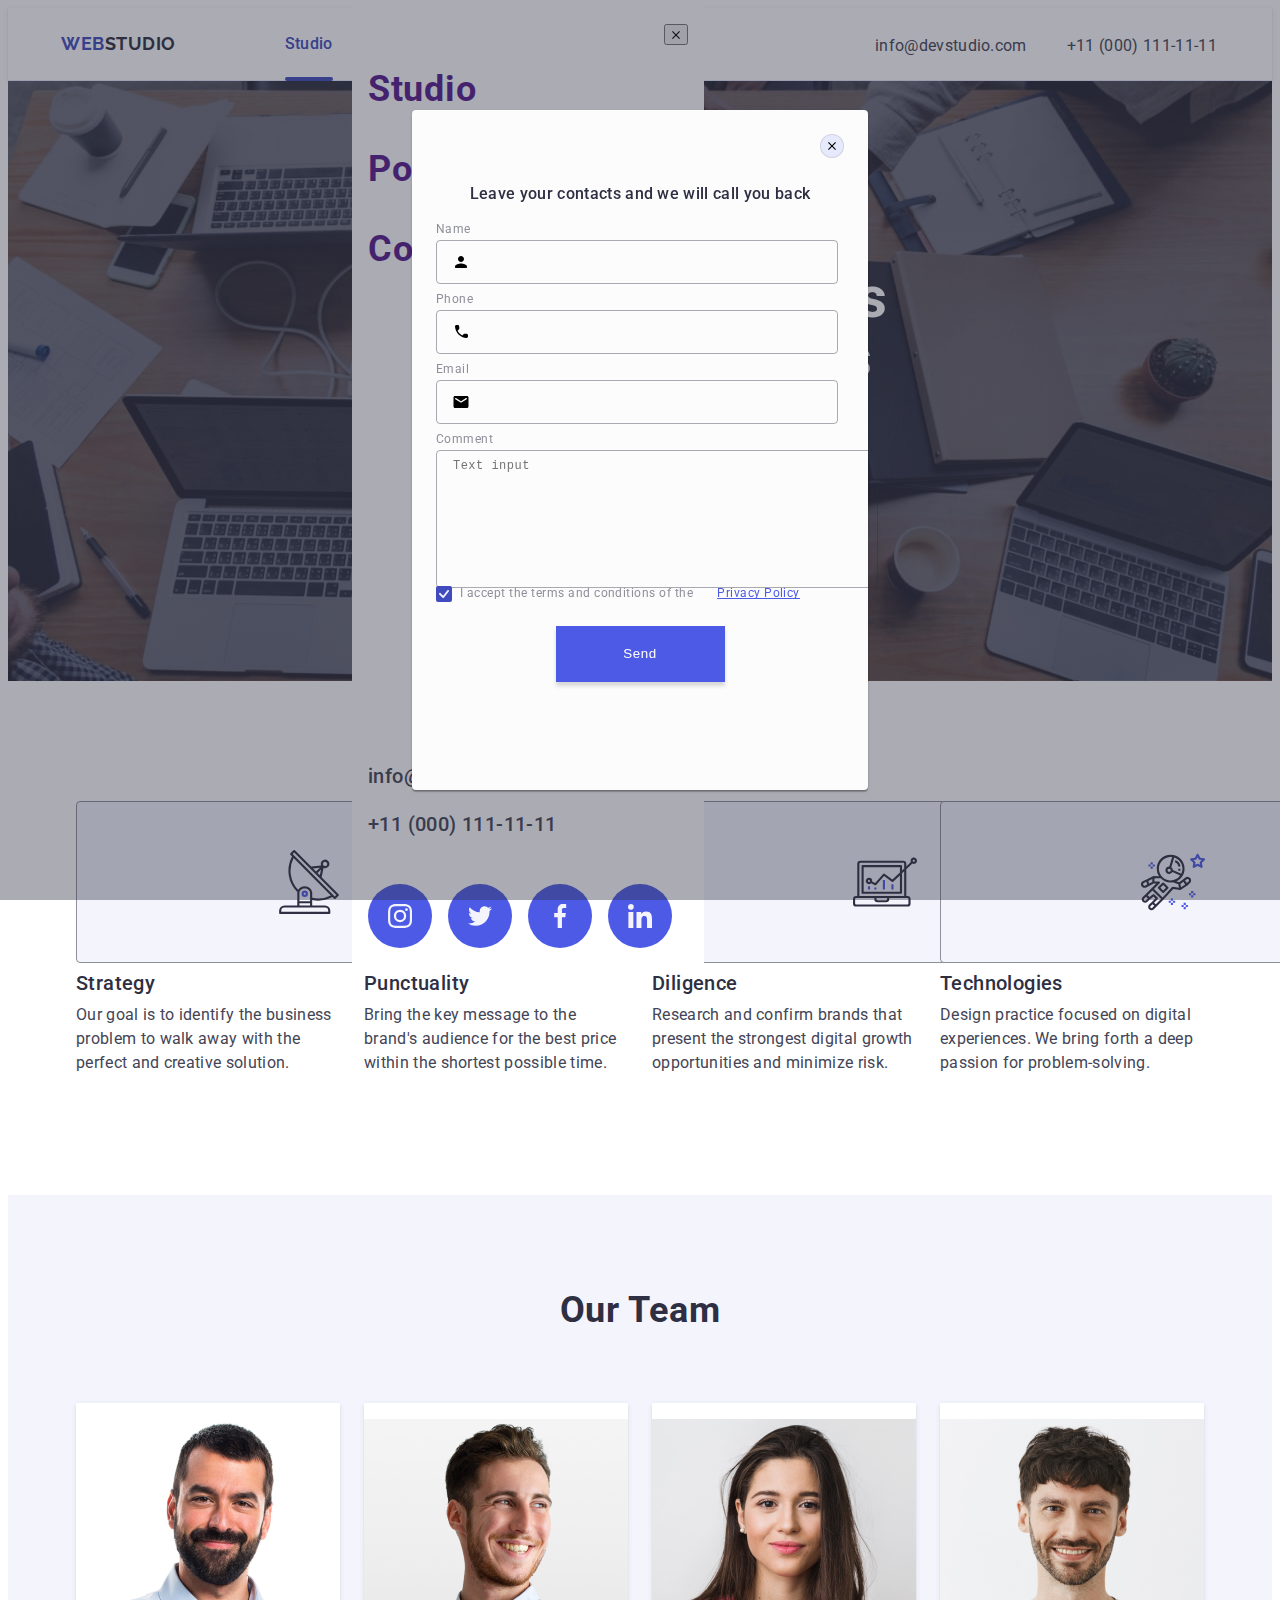
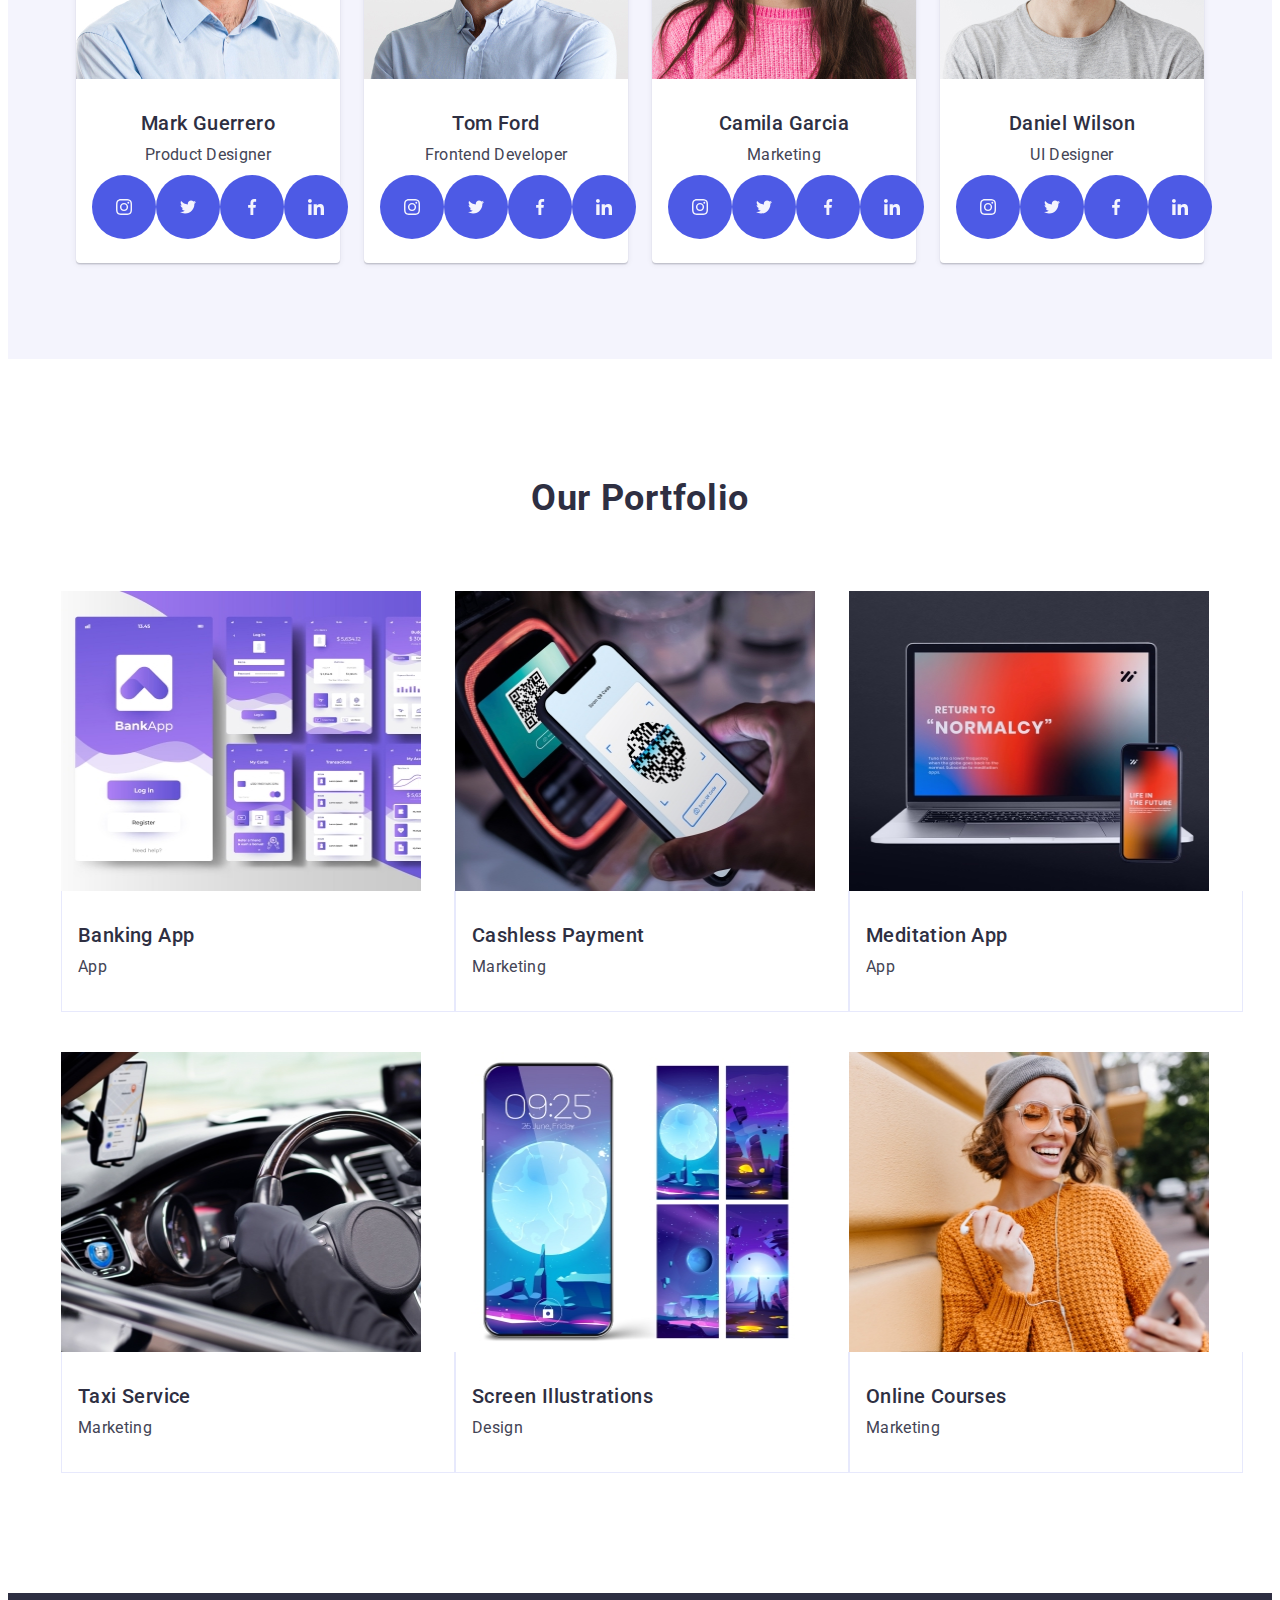
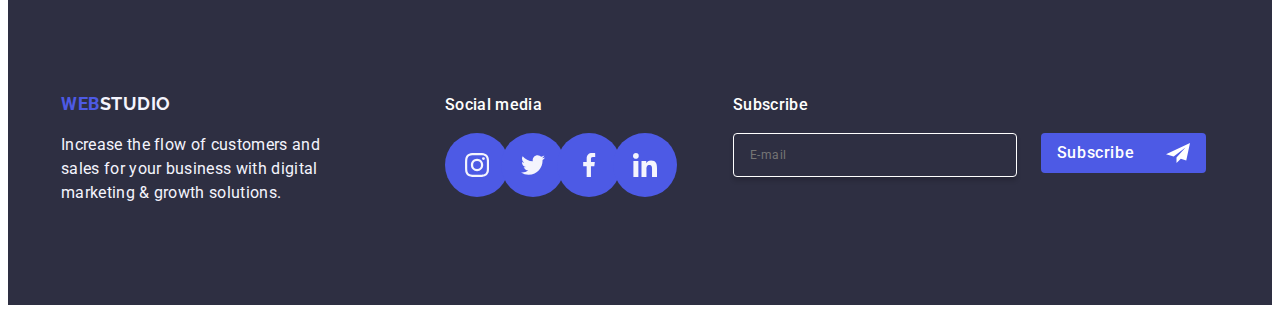
==== commit 762498ae: "3 ver'" ====
--- a/index.html
+++ b/index.html
@@ -27,6 +27,12 @@
 				<nav class="nav-logo-nav">
 					<!--  logo -->
 					<a href="./index.html" class="logo"> Web<span>Studio</span></a>
+					<button class="btn-menu" type="button">
+						<svg class="icon-btn-menu" width="24"  height="24">
+							<use href="./images/icon-net.svg#icon-group-menu"    ></use>
+						</svg>
+					   </button>
+
 					<ul class="page-nav">
 						<li class="page-nav-list">
 							<a href="./index.html" class="link current"> Studio </a>
@@ -39,11 +45,7 @@
 						</li>
 					</ul>
 				</nav>
-				<button class="btn-menu" type="button">
-					<svg class="icon-btn-menu" width="24"  height="24">
-						<use href="./images/icon-net.svg#icon-group-menu"    ></use>
-					</svg>
-				   </button>
+				
 				<address class="address">
 					<ul class="page-address">
 						<li class="link-address">
@@ -119,7 +121,7 @@
 			</section>
 
 <!-- Section Tree Our-team -->
-			<section class="section-three ">
+			<section class="section-three">
 				<div class="container">
 					<h2 class="head-second">Our Team</h2>
 					<ul class="our-team">
@@ -304,7 +306,7 @@
 										<source 
 										srcset="./images/portfolio/img1-tab@1x.jpg 1x,
 										              ./images/portfolio/img1-tab@2x.jpg 2x" 
-													  	media="(min-width: 769px)" 
+													  	media="(min-width: 768px)" 
 										/>
 										<source
 										 srcset=	"./images/portfolio/img1-desk@1x.jpg 1x,
@@ -324,7 +326,7 @@
 									</div>
 								  <div class="list-app">
 								     <h3 class="head-tree">Banking App</h3>
-								     <p class="text-three">App</p>
+								     <p class="text-three-portfolio">App</p>
 							      </div>
 							</li>
 						 <li class="list-portfolio">
@@ -333,7 +335,7 @@
 										<source 
 										srcset="./images/portfolio/img2-tab@1x.jpg 1x,
 										              ./images/portfolio/img2-tab@2x.jpg 2x" 
-                 										media="(min-width: 769px)"
+                 										media="(min-width: 768px)"
 										/>
 										<source srcset=	"./images/portfolio/img2-desk@1x.jpg 1x,
 										                            ./images/portfolio/img2-desk@2x.jpg 2x" 
@@ -362,7 +364,7 @@
 											<source 
 											srcset="./images/portfolio/img3-tab@1x.jpg 1x,
 														  ./images/portfolio/img3-tab@2x.jpg 2x" 
-															  media="(min-width: 769px)" 
+															  media="(min-width: 768px)" 
 											/>
 											<source
 											 srcset=	"./images/portfolio/img3-desk@1x.jpg 1x,
@@ -383,7 +385,7 @@
 								     </div>
 							<div class="list-app">
 								<h3 class="head-tree">Meditation App</h3>
-								<p class="text-three">App</p>
+								<p class="text-three-portfolio">App</p>
 							</div>
 						</li>
 						<li class="list-portfolio">
@@ -392,7 +394,7 @@
 									<source 
 									srcset="./images/portfolio/img4-tab@1x.jpg 1x,
 												  ./images/portfolio/img4-tab@2x.jpg 2x" 
-													  media="(min-width: 769px)" 
+													  media="(min-width: 768px)" 
 									/>
 									<source
 									 srcset=	"./images/portfolio/img4-desk@1x.jpg 1x,
@@ -414,7 +416,7 @@
 							</div>
 							<div class="list-app">
 								<h3 class="head-tree">Taxi Service</h3>
-								<p class="text-three">Marketing</p>
+								<p class="text-three-portfolio">Marketing</p>
 							</div>
 						</li>
 						<li class="list-portfolio">
@@ -423,7 +425,7 @@
 									<source 
 									srcset="./images/portfolio/img5-tab@1x.jpg 1x,
 												  ./images/portfolio/img5-tab@2x.jpg 2x" 
-													  media="(min-width: 769px)" 
+													  media="(min-width: 768px)" 
 									/>
 									<source
 									 srcset=	"./images/portfolio/img5-desk@1x.jpg 1x,
@@ -445,7 +447,7 @@
 							
 							<div class="list-app">
 								<h3 class="head-tree">Screen Illustrations</h3>
-								<p class="text-three">Design</p>
+								<p class="text-three-portfolio">Design</p>
 							</div>
 						</li>
 						<li class="list-portfolio">
@@ -454,7 +456,7 @@
 										<source 
 										srcset="./images/portfolio/img6-tab@1x.jpg 1x,
 													  ./images/portfolio/img6-tab@2x.jpg 2x" 
-														  media="(min-width: 769px)" 
+														  media="(min-width: 768px)" 
 										/>
 										<source
 										 srcset=	"./images/portfolio/img6-desk@1x.jpg 1x,
@@ -475,7 +477,7 @@
 									</div>
 							<div class="list-app">
 								<h3 class="head-tree">Online Courses</h3>
-								<p class="text-three">Marketing</p>
+								<p class="text-three-portfolio">Marketing</p>
 							</div>
 						</li>
 					</ul>
@@ -484,7 +486,6 @@
 		</main>
 		
 		<!-- FOOTER Section -->
-
 		<footer class="basement"> 
 			<div class="container">
 				<div class="footer-logo">
@@ -543,8 +544,10 @@
 					</div>
 	
 			</div>
-		</footer> -->
-		 <div class="modal-overlay ">
+		</footer> 
+
+		<!-- MODAL overlay -->
+		 <div class="modal-overlay is-open">
 			 <div class="modal">
 					<button class="btn-close" type="button">
 					<svg class="icon-close" width="8" height="8">
@@ -588,15 +591,22 @@
 								<textarea class="text-comment"  id="user-comment" name="user-comment" placeholder="Text input" ></textarea>
 							 </div>
 					         <div class="check-container">
-							 <input id="user-privacy" class="check-box  visually-hidden" type="checkbox"  value="true" name="user-privacy">
+							 <input 
+							 class="check-box  visually-hidden" 
+							 type="checkbox"  value="true"
+							 name="user-privacy"
+							 id="user-privacy"
+							 checked
+							 />
                              <label class="check-label" for="user-privacy"> 
 								 	<span class="user-span">
 										 <svg class="icon-name-check" width="10" height="8">
 											 <use href="./images/icon-svg/symbol-defs1.svg#icon-check-mark"></use>	
 										 </svg>
 									 </span>
-									 I accept the terms and conditions of the 	
-									<a class="check-link"> Privacy Policy</a>
+									 I accept the terms and conditions of the
+									
+									 <a class="check-link">Privacy Policy</a>
 							 </label>
 						     </div>	
 							 <button type="button" class="button-send">Send</button>
@@ -605,8 +615,7 @@
 		 </div>
 
 		 <!-- Modal mehu -->
-
-		  <div class="mobil-menu is-open">
+		  <div class="mobil-menu">
             <button class="btn-close-menu" type="button">
 				<svg class="icon-close-menu" width="8" height="8">
 					<use href="./images/icon-svg/symbol-defs1.svg#icon-close-black-18dp"></use>
--- a/css/styles.css
+++ b/css/styles.css
@@ -62,23 +62,20 @@
 	display: none;
 }
 .container {
-	display: flex;
-	/* gap:149px; */
+	/* display: flex; */
 	max-width: 320px;
 	margin: 0 auto;
 	padding: 0 16px;
-	/* align-items: center; */
-
-	}
-
-@media (min-width: 769px){
+	}
+
+@media (min-width: 768px){
 	.container {
-		min-width: 768px;
+		max-width: 768px;
 	}
 }
 @media (min-width: 1158px){
 	.container {
-		min-width: 1158px;
+		max-width: 1158px;
 		padding: 0 15px;
 	}
 }
@@ -88,21 +85,29 @@
 	box-shadow: 0px 2px 1px rgba(46, 47, 66, 0.08), 
 	                     0px 1px 1px rgba(46, 47, 66, 0.16), 
 						 0px 1px 6px rgba(46, 47, 66, 0.08);
-}
+max-width: 320px;
+margin: 0 auto;
+						}
+		.caption  .container {
+			display: flex;
+		}						
+	@media (min-width:768px)  {
+		.caption{
+			max-width: 768px;
+							}
+						}
 @media (min-width:1158px)  {
-	.container{
-	  flex-wrap: nowrap; 
-	   gap: 0px;
-	}
-}
-
+	.caption{
+		max-width: 1440px;
+						}
+}
 	.nav-logo-nav {
 		display: flex;
 		align-items: center;
 		justify-content: space-between;
 		flex-grow: 1;
 			}
-	@media screen and (min-width:769px) and (max-width:1158px) {
+	@media screen and (min-width:768px) and (max-width:1157px) {
 		.nav-logo-nav {
 			width: 496px;
 			margin-right: 121px;
@@ -126,7 +131,7 @@
 		color: #404bbf;
 		padding: 17.5px 0;
 	}
-	@media screen and (min-width:769px) and (max-width:1158px){
+	@media screen and (min-width:768px) and (max-width:1157px){
 		.logo {
 			margin-right: 120px;
 		}
@@ -140,7 +145,6 @@
 	.logo span {
 		color: #2e2f42;
 	}
-
 	 nav .link {
 		font-weight: 500;
 		font-size: 16px;
@@ -171,17 +175,15 @@
 	  background-color: #404bbf;
 	  border-radius: 2px; 
 	}
-
 	@media (max-width:768px) {
 		.page-nav, .address {
          display: none;
 		 }
 	} 
-	@media screen and (min-width:769px) and (max-width:1158px) {
+	@media screen and (min-width:768px) and (max-width:1157px) {
 		.page-nav {
 			margin-right: 122px;
-			
-		}
+			}
 	}	
 		.link {
 		padding: 24px 0;
@@ -220,7 +222,7 @@
          display: none;
 		}
 	    } 
-	    @media screen and (min-width:769px) and (max-width:1158px) {
+	    @media screen and (min-width:768px) and (max-width:1157px) {
 		.page-address {
 			/* padding-left: 122px; */
 			gap: 12px;
@@ -246,7 +248,7 @@
 		font-weight: 400;
 		text-align: left;
 		}
-		@media screen and (min-width:769px) and (max-width:1158px) {
+		@media screen and (min-width:768px) and (max-width:1157px) {
 			.link-address {
 				font-size: 12px;
 			}
@@ -268,7 +270,7 @@
 		}
 		/* SECTION One */
 		.section-one {
-			display: flex;
+			/* display: flex; */
 			max-width: 320px;
 			background-color: #2e2f42;
 			padding: 72px 0;
@@ -289,7 +291,7 @@
 		  }
 		}
 	
-		@media (min-width:769px) and  (max-width:1158px) {
+		@media (min-width:768px) and  (max-width:1157px) {
 			.section-one {
 			max-width: 768px;
 			padding: 112px 0 ;
@@ -299,7 +301,7 @@
 			}
 		}
 	
-		@media  (min-width:769px) and  (max-width:1158px) and (min-resolution: 192dpi), (min-resolution: 2dppx) {
+		@media  (min-width:768px) and  (px) and (min-resolution: 192dpi), (min-resolution: 2dppx) {
 			.section-one{
 				background-image: linear-gradient(rgba(46, 47, 66, 0.7),
 				rgba(46, 47, 66, 0.7)), 
@@ -308,7 +310,7 @@
 		}
 		@media (min-width:1158px) {
 			.section-one {
-				min-width: 1440px;
+				max-width: 1440px;
 				padding: 188px 0 ;
 				background-image: linear-gradient(rgba(46, 47, 66, 0.7),
 			 rgba(46, 47, 66, 0.7)), 
@@ -330,8 +332,7 @@
 			flex-direction: column;
 			padding: 0px;
 		}
-		
-		.head-one {
+			.head-one {
 			font-family: Roboto;
 			font-size: 56px;
 			font-weight: 700;
@@ -343,7 +344,7 @@
 			display: block;
 			margin: 0 auto;
 		}
-		@media (max-width: 768px){
+		@media (max-width: 767px){
 			.head-one {
 				font-size: 36px;
 				line-height: 1.111;
@@ -368,7 +369,7 @@
 			margin: 72px auto 0 auto;
 			transition: background-color 250ms cubic-bezier(0.4, 0, 0.2, 1);
 		}
-		@media (min-width:769px) and (max-width:1158px){
+		@media (min-width:768px) and (max-width:1157px){
 			.button-one {
 				margin: 36px auto 0 auto;	
 			}
@@ -378,8 +379,7 @@
 			     margin: 48px auto 0 auto;			
 				}
 			}
-		
-		button:hover {
+				button:hover {
 			background-color: #404bbf;
 		}
 		button:focus {
@@ -389,36 +389,56 @@
 
 		.section-two {
 			padding: 96px 0;
+			max-width: 320px;
+			margin: 0 auto;
+		}
+		@media (min-width:768px){
+			.section-two {
+				/* padding: 96px 0; */
+				max-width: 768px;
+			}
 		}
 		@media (min-width:1158px){
 			.section-two {
 				padding: 120px 0;
+				max-width: 1158px;
 			}
 		}
 		.section-two .container {
 			display: flex;
 			flex-direction: column;
 			/* flex-wrap: wrap; */
-			width: 320px;
+			max-width: 320px;
+		}
+		@media (min-width:768px){
+			.section-two .container {
+				max-width: 768px;
+			}
+		}
+		@media (min-width:1158px){
+			.section-two .container {
+				max-width: 1158px;
+			}
 		}
 		.section-two .container h2 {
 			visibility: hidden;
 		}
 		.advantages {
 			display: flex;
-			gap: 24px;
+			gap: 72px;
 			flex-wrap: wrap;
 			width: 288px;
 		}
-		@media (min-width:769px) and (max-width:1158px) {
+		@media (min-width:768px) and (max-width:1157px) {
 			.advantages {
 				width: 736px;
-			    row-gap: 72px;
+			    gap: 72px 24px ;
 			}
 			}
 			@media (min-width:1158px) {
 				.advantages {
 					width: 1128px;
+					column-gap: 24px;
 				}
 			}
 			.list-advantages {
@@ -426,7 +446,7 @@
 			margin: 0px;
 			gap: 24px;
 		}
-		@media (min-width:769px) and (max-width:1158px) {
+		@media (min-width:768px) and (max-width:1157px) {
 			.list-advantages {
 				width: 356px;
 				margin: 0px;
@@ -450,7 +470,7 @@
 			background-color: #f4f4fd;
 			border-radius: 4px; 
 			}
-			@media  (max-width:1158px) {
+			@media  (max-width:1157px) {
 				.icon-container {
 					display: none;
 				}
@@ -467,18 +487,15 @@
 		}
 		
 		.text-three {
-			font-family: Roboto;
+			font-family: "Roboto", sans-serif;
 			font-size: 16px;
 			font-weight: 500;
 			line-height: 1.5;
 			letter-spacing: 0.02em;
 			color: #434455;
 			margin-top: 0;
-			margin-bottom: 8px;
-		}
-		@media (min-width:769px) and (max-width:1158px) {
-			
-			}
+			}
+
 		@media (min-width:1158px){
 			.head-tree{
 				font-weight: 500;
@@ -493,17 +510,32 @@
 		
 /* SECTION Three */
 .section-three {
+	padding: 96px 0;
+	max-width: 320px;
+	margin: 0 auto;
 	background-color: #f4f4fd;
 }
 .section-three .container {
 	display: flex;
  flex-direction: column;
+ max-width: 320px;
 		
 	  }
-@media  (min-width: 769px) and (max-width: 1158px) {
+@media  (min-width: 768px)  {
+.section-three {
+	max-width: 768px;
+}
+	 .section-three .container {
+		max-width: 768px;
+		  } 
+}
+@media  (min-width: 1158px)  {
+	.section-three {
+		max-width: 1440px;
+	}
 	.section-three .container {
-		padding: 0 96px;
-		  }
+		max-width: 1158px;
+		  } 
 }
 .head-second {
 	/* display: flex; */
@@ -520,35 +552,39 @@
 }
 .our-team {
 	display: flex;
-	gap: 24px;
+	justify-content: center;
+	align-items: center;
+	gap: 72px;
 	flex-direction: column;
     flex-wrap: wrap;
-
-}
-@media  (min-width:769px) and (max-width:1158px){
+	}
+@media  (min-width:768px) and (max-width:1157px){
 	.our-team {
-			flex-direction: row;
-			padding-left: 12px;
-			  }
+		flex-direction: row;
+		padding-left: 12px;
+	    column-gap: 24px;
+		row-gap: 64px;
+	 }
 }
 @media (min-width: 1158px) {
 	.our-team {
 		flex-wrap: nowrap;
 		flex-direction: row;
+		gap: 24px;
   }
 }
 .list-three {
-	display: flex;
-align-items: center;
-justify-content: center;
-flex-direction: column;
-gap: 32px;
-border-radius: 0 0 4px 4px;
-padding: 0px 0px 32px 0px;
-width: 264px;
-height: 428px;
-		background-color: #ffffff;
-		box-shadow: 0px 2px 1px 0px #2E2F4214,
+	 display: flex;
+     align-items: center;
+     justify-content: center;
+     flex-direction: column;
+     gap: 32px;
+     border-radius: 0 0 4px 4px;
+     padding: 0px 0px 32px 0px;
+     width: 264px;
+     height: 428px;
+	 background-color: #ffffff;
+	 box-shadow: 0px 2px 1px 0px #2E2F4214,
 	0px 1px 1px 0px #2E2F4229, 
 	0px 1px 6px 0px #2E2F4214;
 }
@@ -608,7 +644,7 @@
 	display: block;
 	width: 320px;
 }
-@media  (min-width: 769px)  and (max-width:1158px){
+@media  (min-width: 768px)  and (max-width:1157px){
 	.section-four {
 		width: 768px;
 	}
@@ -633,7 +669,7 @@
 	flex-wrap: wrap;
 	column-gap: 24px;
 	}
-	@media  (min-width:769px) and (max-width:1158px){
+	@media  (min-width:768px) and (max-width:1157px){
 		.our-portfolio{
 			flex-direction: row;
 			row-gap: 72px;
@@ -646,10 +682,11 @@
 		}
 	}
 
-.list-portfolio {	width: 	100%;
+.list-portfolio {	
+	width: 	100%;
 	transition: box-shadow 250ms cubic-bezier(0.4, 0, 0.2, 1); 
 }
-@media only screen and (min-width: 769px) and (max-width: 1158px){
+@media only screen and (min-width: 769px) and (max-width: 1157px){
 	.list-portfolio {
 		width: calc((100% - 32px) / 2);
 		transition: box-shadow 250ms cubic-bezier(0.4, 0, 0.2, 1); 
@@ -714,12 +751,23 @@
 	margin-bottom: 8px;
 }
 .list-app {
+	width: 288px;
 	padding: 32px 16px;
 	border: 1px solid #e7e9fc;
 	border-top: none;
 }
-
-.text-three{
+@media only screen and (min-width: 768px) {
+	.list-app {
+	width: 356px;	
+	}
+}
+@media only screen and (min-width: 1158px) {
+	.list-app {
+	width: 360px;	
+	}
+}
+
+.text-three-portfolio{
 	font-family: Roboto;
 	font-size: 16px;
 	font-weight: 400;
@@ -746,7 +794,7 @@
 
 /* <!-- FOOTER Section --> */
 .basement {
-	display: flex;
+	/* display: flex; */
 	background-color: #2e2f42;
 		padding: 96px 0;
 		/* max-width: 320px; */
@@ -754,32 +802,47 @@
 		max-width: 320px;
 }
 .basement .container {
-	display:flex;
-	align-items: baseline;
-	flex-wrap: wrap;
-	max-width: 320px;
-	margin: 0 auto;
-	padding: 0 16px;
-	column-gap: 24px; 
-	justify-items: center;
-	} 
-	@media  (max-width:768px) {
+		align-items: baseline;
+		max-width: 320px;
+	    margin: 0 auto;
+	    padding: 0 16px;
+		justify-items: center;
+		} 
+	@media  (max-width:767px) {
 		.basement .container {
 			align-items: center;
 			justify-content: center;
+			/* .footer-logo {
+				max-width: 320px;
+			} */
 				}
 }
-@media  (min-width:769px) and (max-width:1158px){
+@media  (min-width:768px){
+	.basement .container {
+		display: flex;
+		flex-wrap: wrap;
+		gap: 72px 24px;
+	}
+	.footer-logo {
+		/* display:flex; */
+		/* margin-right:120px ; */
+		flex-direction: column;
+	   align-items: center;
+	   gap: 16px;
+	   max-width: 264px;
+	   /* margin-bottom: 0px; */
+	}
+}
+@media  (min-width:768px) and (max-width:1157px){
 	.basement{
 		max-width: 768px;	
 	}
 	.basement .container{
-		column-gap: 24px;
-		row-gap: 72px;
-		padding: 0 108px;
+		/* column-gap: 24px; */
+				padding: 0 108px;
 		max-width: 768px;
-		/* margin: 0; */
-	}
+		}
+		
 	}
 @media  (min-width:1158px) {
 	.basement {
@@ -788,10 +851,17 @@
 	}
 		.basement .container {
 				flex-wrap: nowrap;
-				/* max-width: 768px; */
-				column-gap: 0;
+				max-width: 1158px;
+				gap: unset;
+				/* column-gap: 0; */
 				/* justify-content: center; */
 			}
+			.footer-logo {
+				margin-right: 120px;
+			}
+		.footer-net{
+			margin-right: 80px;
+		}
 		}
 	.logo-footer {
 		font-family: "Raleway", sans-serif;
@@ -824,7 +894,7 @@
 		line-height: 1.5;
 		color:#f4f4fd;;
 		letter-spacing: 0.02em;
-		max-width: 264px;
+		/* max-width: 264px; */
 		margin-top: 0px;
 		margin-bottom: 0px;
 		/* align-items: left; */
@@ -846,14 +916,14 @@
 			display: flex;
 			gap: 16px;
 			/* justify-content: center;  */
-		}
+          }
 		.icon-net-footer {
 			fill: #f4f4fd;
-		}
+		   }
 		.circle-footer {
 			width: 40px;
 			height: 40px;
-				}
+			}
 		.link-circle-footer {
 			display: flex;
 			width: 100%;
@@ -864,38 +934,22 @@
 			align-items: center; 
 			justify-content: center; 
 			transition: background-color 250ms cubic-bezier(0.4, 0, 0.2, 1);
-		}
+		   }
 		.footer-net {
 			display: flex;
 			flex-direction: column;
 			gap:16px;
-			max-width: 320px;
-			align-items: center;
-			/* margin-bottom: 72px; */
-			
-		}
-		@media  (min-width:769px) {
-			.footer-logo {
-	   align-items: flex-start;
-	   } 
-   .footer-net{
-	   display: flex;
-	   align-items: flex-start;
-   }
-   }
+			}
 		 .basement .link-circle:hover {
 			background-color:#31d0aa;
-		}
+		    }
 		.basement .link-circle:focus {
 			background-color: #31d0aa;
-		}
+		    }
          .circle-footer {
 	        gap: 16px;
             }
-        .footer-form-container {
-	margin-left: 80px;
-          }
-       .text-subscribe{
+	       .text-subscribe{
 	 	font-weight: 500;
 	    font-size: 16px;
 	    line-height: 1.5;
@@ -903,28 +957,21 @@
 	    color: #ffffff;
 	    align-items: center;
 	    margin:  0 auto 16px auto;
+           }
+        .feedback {
+		flex-wrap: wrap;
+		justify-content: center;
         }
-        .feedback {
-	display: flex;	
-	flex-wrap: wrap;
-	gap: 16px;
-	justify-content: center;
-        }
-@media (min-width:768px) {
+         @media (min-width:768px) {
 	.feedback{
 		column-gap: 24px;
-	}
-}
-@media screen and (min-width:769px) and (max-width:1158px) {
-	.feedback{
-		column-gap: 24px;
-		flex-wrap: nowrap;
-	}
-	}
+		display: flex;
+	}
+
+        }
 	@media (min-width:1158px)  {
 		.feedback{
-			/* column-gap: 24px; */
-			flex-wrap: nowrap;
+				flex-wrap: nowrap;
 		}
 	}
 .input-footer {
@@ -963,26 +1010,20 @@
 	gap: 16px;
 	/* margin-top: 16px; */
 }
-@media (max-width:768px) {
+@media (max-width:767px) {
  .footer-logo{
 	align-items: center;
 	margin-bottom: 72px;
-	/* display: flex; */
- }
+		 }
  .footer-net{
 	align-items: center;
-	/* justify-content: center; */
 	margin-bottom: 72px;
  }
   .logo-footer-link{
 	margin:   0 auto 16px auto;
  } 
-/* .logo-footer{
-	display: flex;
-	flex-wrap: nowrap;
-} */
 	.input-footer{
-		width:264px;
+		width: 288px;
 	}
 	.footer-form-container {
 		display: flex;
@@ -990,8 +1031,11 @@
 		align-items: center; 
         flex-direction: column;
 			}
-}
-@media screen and (min-width:769px) and (max-width:1158px) {
+			.btn-footer {
+								margin: 16px auto 0 auto;
+			}
+}
+@media screen and (min-width:768px) and (max-width:1157px) {
 	.footer-form-container {
 				max-width: 564px;
 				margin-left: 0;
@@ -1007,14 +1051,7 @@
 		display: none;
 }
 } */
-.footer-logo {
-	/* display:flex; */
-	margin-right:120px ;
-	flex-direction: column;
-   align-items: center;
-   gap: 16px;
-   margin-bottom: 0px;
-}
+
 
 /* MODAL */
 
@@ -1046,18 +1083,18 @@
 	top: 50%;
 	left: 50%;
 	transform: translate(-50%, -50%); 
-	width: 408px;
-    min-height: 584px;
+	 min-width: 408px;
+     min-height: 584px; 
 	background: #fcfcfc;
 		box-shadow:  0px 1px 1px rgba(0, 0, 0, 0.14), 0px 1px 3px rgba(0, 0, 0, 0.12), 0px 2px 1px rgba(0, 0, 0, 0.2); 
 	border-radius: 4px;
 	/* padding: 16px; */
 		transition: transform 250ms cubic-bezier(0.4, 0, 0.2, 1);
-	padding: 72px 24px 16px 24px;
-	}
-@media only screen and (max-width: 768px) {
+	padding: 72px 24px 24px 24px;
+	}
+@media only screen and (max-width: 767px) {
    .modal{
-	width: 288px;
+	   min-width: 288px;
 	    min-height: 623px;
 		padding: 72px 16px 16px 16px;
   }
@@ -1123,7 +1160,7 @@
 	margin-bottom: 8px;
 	width: 360px;
 }
-@media only screen and (max-width: 768px) {
+@media only screen and (max-width: 767px) {
 	.container-contacts{
 	 width: 256px;
    }
@@ -1144,6 +1181,12 @@
 	.input-name:focus+ .icon-name {
 		fill: #4D5AE5;
 	}
+	input[type='checkbox']:checked
+	+.check-label
+	+.icon-name-check{
+		border-radius: 2px;
+border: 1px solid rgba(46, 47, 66, 0.4);
+	}
 	.icon-name {
 		position: absolute;
 		left: 16px;
@@ -1151,11 +1194,17 @@
 		 transform: translateY(-50%);
 	   transition: fill 250ms cubic-bezier(0.4, 0, 0.2, 1); 
 	}
+	icon-name-check {
+		opacity: 0;
+		transition: 150ms ease-in;
+		transition-property: opacity;
+	}
 	.div-comment {
 		margin-bottom: 16px;
 		min-width: 360px;
-	}
-	@media only screen and (max-width: 768px) {
+		height: 138px;
+	}
+	@media only screen and (max-width: 767px) {
 		   .div-comment{
 		min-width: 256px;
 	   }
@@ -1187,6 +1236,10 @@
 		fill:  #F4F4FD;
 		}
 		.check-label {
+			display: flex;
+			flex-wrap: wrap;
+			/* align-items: center; */
+			/* justify-content: baseline; */
 			font-weight: 400;
 			font-size: 12px;
 			line-height: 1.17;
@@ -1194,15 +1247,18 @@
 			color: #8e8f99;
 		}
 		.user-span{
+			display: inline-flex; 
+			align-items: center;
+			justify-content: center;
 			width: 16px;
 			height: 16px;
 			border: 1px solid rgba(46, 47, 66, 0.4);
 			border-radius: 2px;
 			transition: background-color 250ms cubic-bezier(0.4, 0, 0.2, 1), border 250ms cubic-bezier(0.4, 0, 0.2, 1), fill 250ms cubic-bezier(0.4, 0, 0.2, 1);
-			display: inline-flex; 
-			align-items: center;
-			justify-content: center;
 			fill: transparent;
+			margin-right: 8px;
+			/* margin-top: 7.5px; */
+			cursor: pointer;
 		}
 .check-link {
 	color: #4d5ae5;
@@ -1211,6 +1267,12 @@
 	text-decoration-skip-ink: none;
 	text-underline-offset: auto;
 	text-underline-position: from-font;
+	line-height: 1.33333;
+	margin-left: 24px;
+	
+/* justify-content: center; */
+/* align-content: center; */
+
 	}
 	.button-send {
 		display: block;
@@ -1243,9 +1305,10 @@
 	width: 24px;
 	height: 24px;
 	background-color: transparent;
-}
-
-@media only screen and (min-width: 769px) {
+	border: none;
+}
+
+@media only screen and (min-width: 768px) {
 	.btn-menu{
 		display: none;
   }
@@ -1257,19 +1320,31 @@
 	display: flex;
 	flex-direction: column;
 	position: fixed;
-	top:0;
-	left:0;
-	width: 320px;
-	height: 640px;
+	top: 0;
+	left: 0;
+	width: 100%;
+	height: 100%; 
+	width: 320px; 
+	justify-content: center;
 	padding: 24px 16px 40px 16px;
 	background: #fff;
 	transform: translateX(100%);
 	transition: 300ms ease-in;
 	transition-property: transform;
+	/* display: grid;
+	place-items: center; */
+	
 }
 .mobil-menu.is-open {
 	transform: translateX(0);
 }
+
+@media only screen and (min-width: 768px) {
+   	.mobil-menu.is-open {
+		display: none;
+	}
+  }
+
 .mobile-menu-list {
 	width: 151px;
 	display: flex;
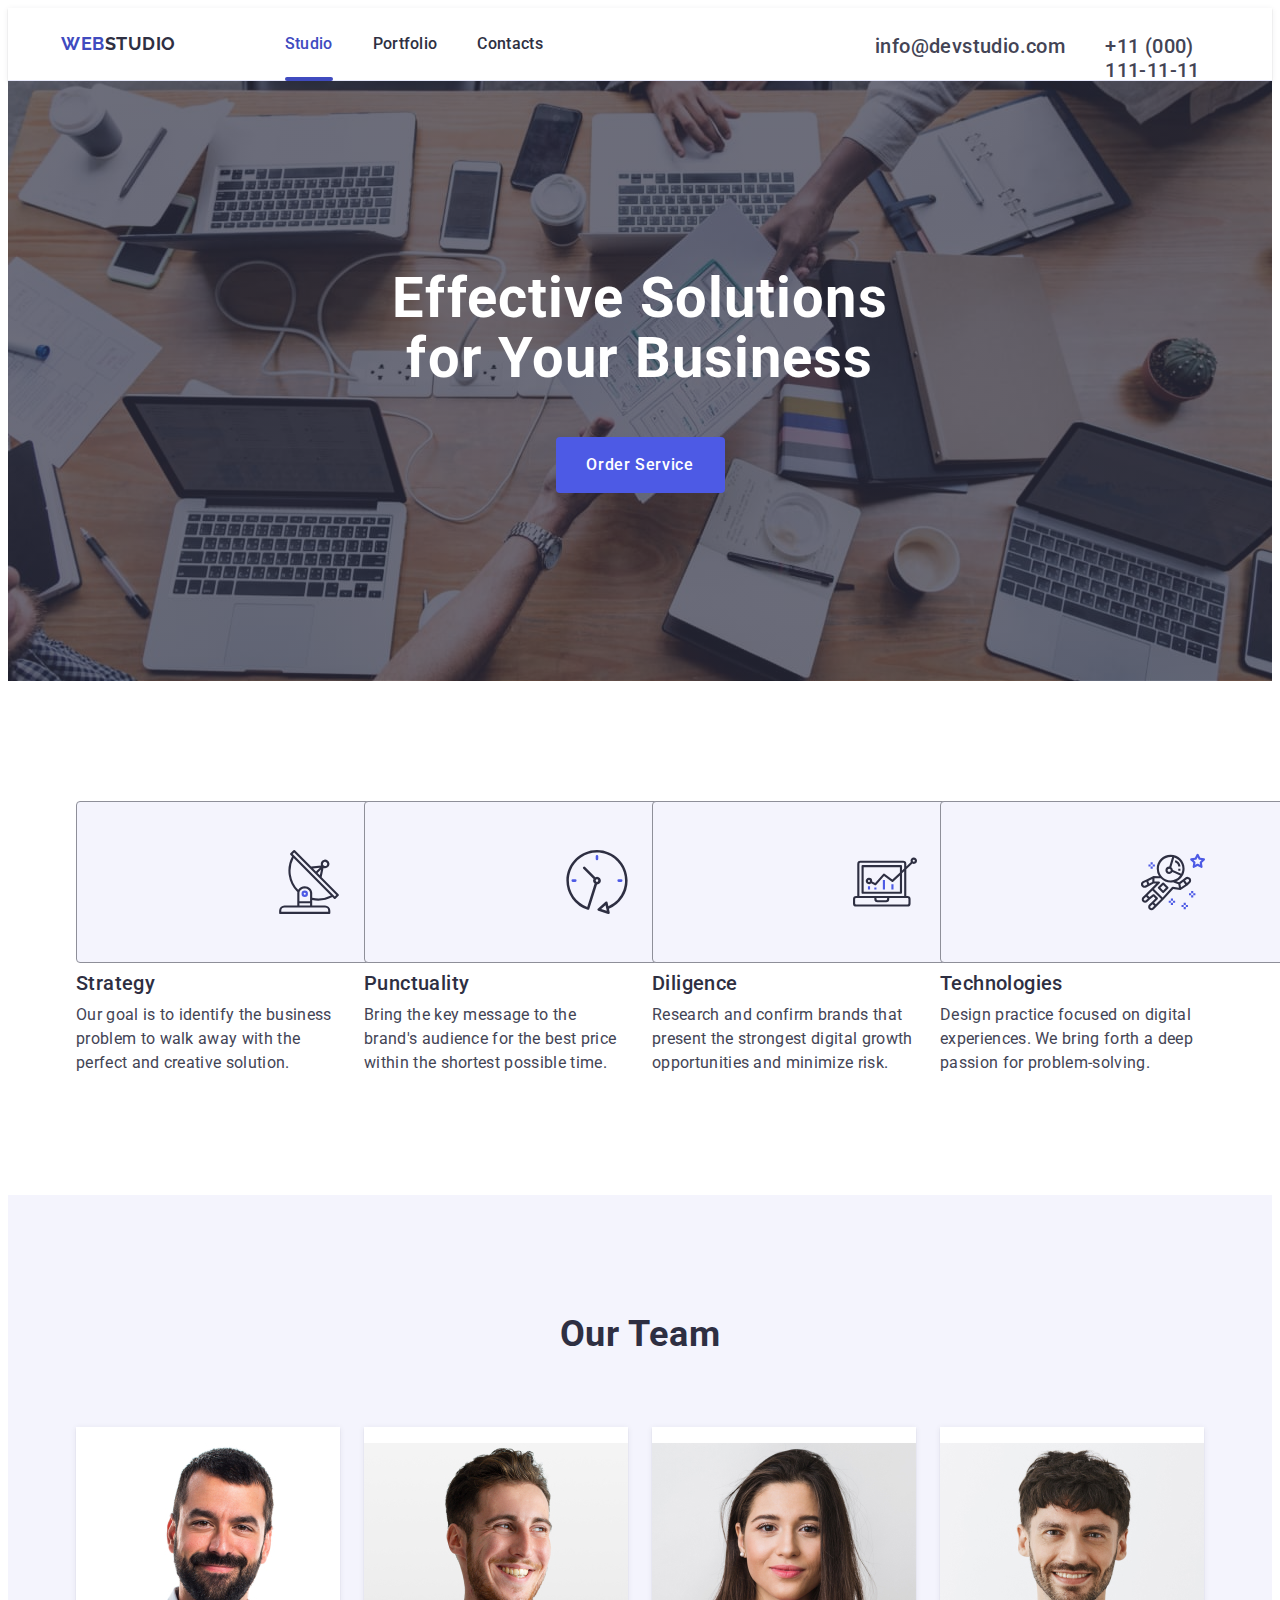
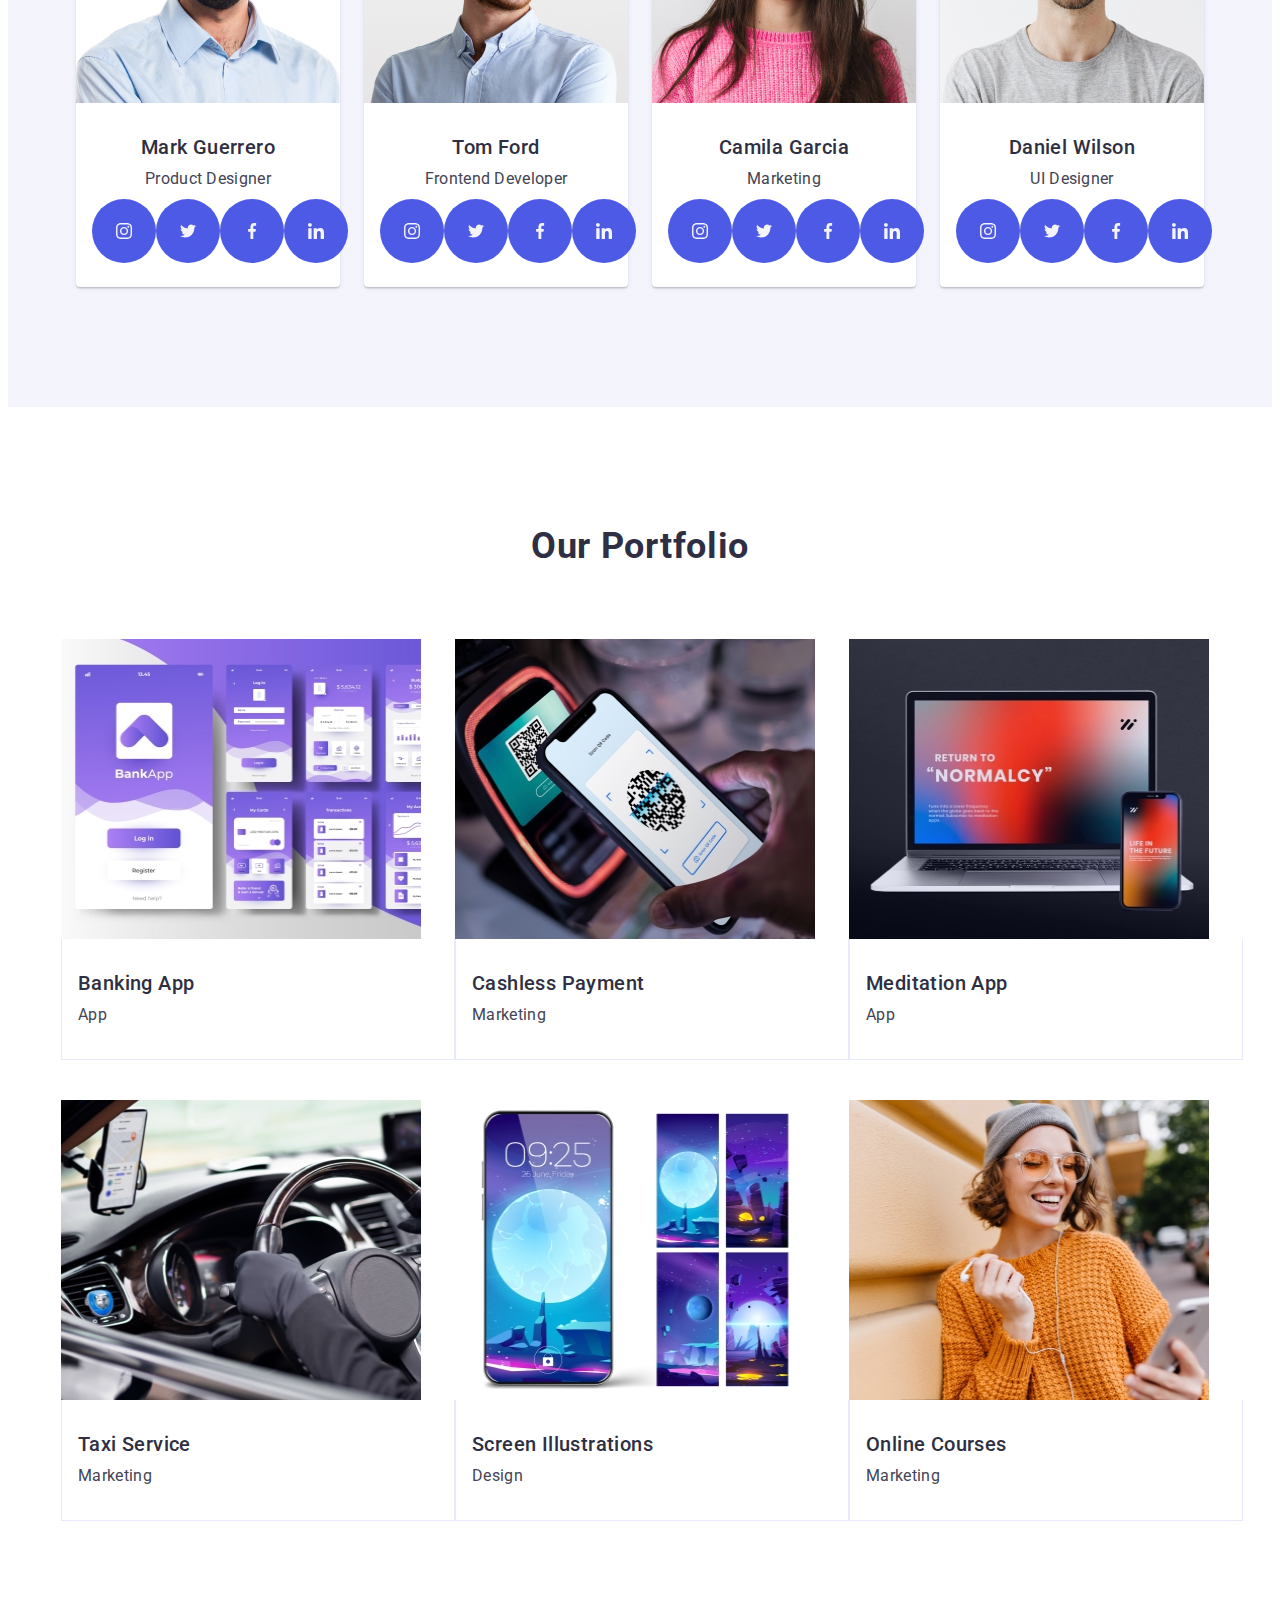
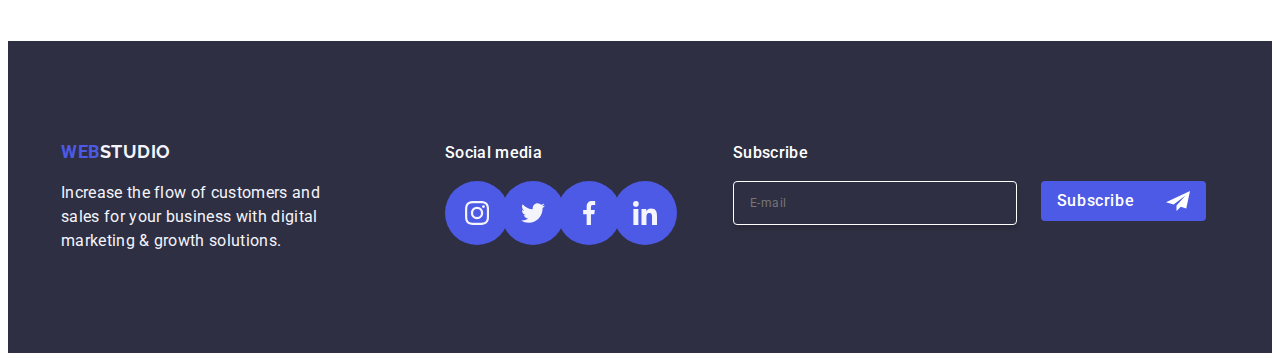
==== commit 8c186c84: "3ver" ====
--- a/index.html
+++ b/index.html
@@ -547,7 +547,7 @@
 		</footer> 
 
 		<!-- MODAL overlay -->
-		 <div class="modal-overlay is-open">
+		 <div class="modal-overlay">
 			 <div class="modal">
 					<button class="btn-close" type="button">
 					<svg class="icon-close" width="8" height="8">
@@ -613,65 +613,65 @@
 					      </form>
 			 </div>
 		 </div>
-
 		 <!-- Modal mehu -->
-		  <div class="mobil-menu">
-            <button class="btn-close-menu" type="button">
-				<svg class="icon-close-menu" width="8" height="8">
-					<use href="./images/icon-svg/symbol-defs1.svg#icon-close-black-18dp"></use>
-				</svg>
-				 </button>
-<ul class="mobile-menu-list">
-	<li class="mobile-menu-item">
-         <a href="">Studio</a>
-	</li>
-	<li class="mobile-menu-item">
-		<a href="">Portfolio</a>
-	</li >
-	<li class="mobile-menu-item">
-		<a href="">Contacts</a>
-	</li>
-</ul>
-<ul class="address-mobile">
-<li class="address-mobile-list">
-		<a href="mailto:info@devstudio.com" class="link-address-item">info@devstudio.com</a>
-	</li>
-<li class="address-mobile-list">
-		<a href="tel:+110001111111" class="link-address-item">+11 (000) 111-11-11</a>
-	</li>
-</ul>
-
-<ul  class="net-footer social-net">
-	<li  class="circle-footer">
-		<a href="" class="link-circle-footer">
-			<svg class="icon-net-footer " width="24" height="24">
-				<use href="./images/icon-net.svg#icon-instagram-2"></use>
-			</svg>
-		</a>
-
-	</li>
-	<li class="circle-footer">
-		<a href="" class="link-circle-footer">
-			<svg class="icon-net-footer"  width="24" height="24">
-				<use href="./images/icon-net.svg#icon-twitter-1"></use>
-			</svg>
-		</a>
-	</li>
-	<li class="circle-footer">
-		<a href="" class="link-circle-footer">
-			<svg class="icon-net-footer"  width="24" height="24">
-				<use href="./images/icon-net.svg#icon-facebook-1"></use>
-			</svg>
-		</a>
-	</li>
-	<li class="circle-footer">
-		<a href="" class="link-circle-footer">
-			<svg class="icon-net-footer"  width="24" height="24">
-				<use href="./images/icon-net.svg#icon-linkedin-1"></use>
-			</svg>
-		</a>
-	</li>
-</ul>
-		  </div>
+     <div class="mobil-menu is-open">
+         <button class="btn-close-menu" type="button">
+			 <svg class="icon-close-menu" width="8" height="8">
+				<use href="./images/icon-svg/symbol-defs1.svg#icon-close-black-18dp"></use>
+			 </svg>
+	     </button>
+         <ul class="mobile-menu-list">
+             <li class="mobile-menu-item">
+                <a class="mobile-menu-link mobile-menu-link-first" href="">Studio</a>
+	         </li>
+             <li class="mobile-menu-item">
+		        <a class="mobile-menu-link" href="">Portfolio</a>
+             </li >
+	         <li class="mobile-menu-item">
+		        <a class="mobile-menu-link" href="">Contacts</a>
+	         </li>
+         </ul>
+         <ul class="address-mobile">
+			<li class="link-address-item link-address-item-first">
+				<a class="address-menu-link" 
+				href="tel:+110001111111" >+11 (000) 111-11-11</a>
+			</li>
+             <li class="address-mobile-list">
+		         <a class="link-address-item " 
+				       href="mailto:info@devstudio.com" >  info@devstudio.com</a>
+	         </li>
+             
+         </ul>
+         <ul  class="net-footer social-net">
+	         <li  class="circle-footer">
+		         <a href="" class="link-circle-footer">
+			         <svg class="icon-net-footer " width="24" height="24">
+				         <use href="./images/icon-net.svg#icon-instagram-2"></use>
+			         </svg>
+		         </a>
+	         </li>
+	         <li class="circle-footer">
+		          <a href="" class="link-circle-footer">
+			         <svg class="icon-net-footer"  width="24" height="24">
+				         <use href="./images/icon-net.svg#icon-twitter-1"></use>
+			         </svg>
+		         </a>
+	         </li>
+	         <li class="circle-footer">
+		         <a href="" class="link-circle-footer">
+			         <svg class="icon-net-footer"  width="24" height="24">
+				          <use href="./images/icon-net.svg#icon-facebook-1"></use>
+			         </svg>
+		         </a>
+	         </li>
+	         <li class="circle-footer">
+		         <a href="" class="link-circle-footer">
+			         <svg class="icon-net-footer"  width="24" height="24">
+				         <use href="./images/icon-net.svg#icon-linkedin-1"></use>
+			         </svg>
+		         </a>
+	         </li>
+         </ul>
+	 </div>
 	</body>
 </html>
--- a/css/styles.css
+++ b/css/styles.css
@@ -37,13 +37,13 @@
 	padding-top: 96px;
 	padding-bottom: 96px;
 	}
-	@media (min-width: 1158px) {
+     @media (min-width: 1158px) {
 		section {
 		padding-top: 120px;
 	    padding-bottom: 120px;
-		}
-	}
-	input {
+	    }
+	}
+input {
 		font-family: inherit;
 	}
 .visually-hidden {
@@ -62,90 +62,87 @@
 	display: none;
 }
 .container {
-	/* display: flex; */
-	max-width: 320px;
+ 	max-width: 320px;
 	margin: 0 auto;
 	padding: 0 16px;
 	}
-
-@media (min-width: 768px){
-	.container {
+     @media (min-width: 768px){
+	 .container {
 		max-width: 768px;
-	}
-}
-@media (min-width: 1158px){
-	.container {
+	 }
+     }
+     @media (min-width: 1158px){
+	   .container {
 		max-width: 1158px;
 		padding: 0 15px;
-	}
-}
+	    }
+     }
 /* HEADER */
  .caption {
-	border-bottom: 1px solid #e7e9fc;
-	box-shadow: 0px 2px 1px rgba(46, 47, 66, 0.08), 
+	 border-bottom: 1px solid #e7e9fc;
+	 box-shadow: 0px 2px 1px rgba(46, 47, 66, 0.08), 
 	                     0px 1px 1px rgba(46, 47, 66, 0.16), 
 						 0px 1px 6px rgba(46, 47, 66, 0.08);
-max-width: 320px;
-margin: 0 auto;
-						}
-		.caption  .container {
-			display: flex;
+     max-width: 320px;
+     margin: 0 auto;
+			}
+.caption  .container {
+    	display: flex;
 		}						
-	@media (min-width:768px)  {
+	 @media (min-width:768px)  {
 		.caption{
 			max-width: 768px;
-							}
-						}
-@media (min-width:1158px)  {
-	.caption{
+			}
+		}
+     @media (min-width:1158px)  {
+	   .caption{
 		max-width: 1440px;
-						}
-}
+		}
+     }
 	.nav-logo-nav {
 		display: flex;
 		align-items: center;
 		justify-content: space-between;
 		flex-grow: 1;
-			}
-	@media screen and (min-width:768px) and (max-width:1157px) {
+		}
+	 @media screen and (min-width:768px) and (max-width:1157px) {
 		.nav-logo-nav {
 			width: 496px;
 			margin-right: 121px;
-}
-}
+         }
+        }
       @media (min-width:1158px)  {
 		.nav-logo-nav {
 		margin-right: 332px;
 	}
 }
-	.logo {
+	 .logo {
 		font-family: "Raleway", sans-serif;
 		font-size: 18px;
 		font-weight: 700;
 		line-height: 1.17;
 		letter-spacing: 0.03em;
 		text-transform: uppercase;
-		/* margin-right: 149px; */
 		display: inline-block;
 		position: relative;
 		color: #404bbf;
 		padding: 17.5px 0;
 	}
-	@media screen and (min-width:768px) and (max-width:1157px){
+	  @media screen and (min-width:768px) and (max-width:1157px){
 		.logo {
-			margin-right: 120px;
+		margin-right: 120px;
 		}
 
 }
     @media (min-width:1158px)  {
-	.logo {
+	  .logo {
 		margin-right: 76px;
 	}
 }
-	.logo span {
+	 .logo span {
 		color: #2e2f42;
 	}
-	 nav .link {
+nav .link {
 		font-weight: 500;
 		font-size: 16px;
 		line-height: 1.5;
@@ -200,14 +197,14 @@
 		display: block;
 		content:"";
 		border-radius: 2px;
-	width: 48px;
-	height: 4px;
-	background-color: #404bbf;
-	position: absolute;
-	left: 0;
-	bottom: -1px;
-	}
-	      .address {
+	    width: 48px;
+	    height: 4px;
+	    background-color: #404bbf;
+	    position: absolute;
+	    left: 0;
+	    bottom: -1px;
+	   }
+	     .address {
 		display: flex;
 		font-style: normal;
 		align-items: center;
@@ -224,14 +221,12 @@
 	    } 
 	    @media screen and (min-width:768px) and (max-width:1157px) {
 		.page-address {
-			/* padding-left: 122px; */
 			gap: 12px;
 			flex-direction: column;
 		}
-				.address{
-				/* margin-left: 121px;	 */
-			width: 119px;
-			}
+		.address{
+	    	width: 119px;
+			         }
 			}
 		@media (min-width:1158px)  {
 			.address{
@@ -270,7 +265,6 @@
 		}
 		/* SECTION One */
 		.section-one {
-			/* display: flex; */
 			max-width: 320px;
 			background-color: #2e2f42;
 			padding: 72px 0;
@@ -290,8 +284,7 @@
 				url(../images/hero/hero-mob@2x.jpg);
 		  }
 		}
-	
-		@media (min-width:768px) and  (max-width:1157px) {
+		  @media (min-width:768px) and  (max-width:1157px) {
 			.section-one {
 			max-width: 768px;
 			padding: 112px 0 ;
@@ -300,8 +293,7 @@
 			 url(../images/hero/hero-tab@1x.jpg);
 			}
 		}
-	
-		@media  (min-width:768px) and  (px) and (min-resolution: 192dpi), (min-resolution: 2dppx) {
+		  @media  (min-width:768px) and  (px) and (min-resolution: 192dpi), (min-resolution: 2dppx) {
 			.section-one{
 				background-image: linear-gradient(rgba(46, 47, 66, 0.7),
 				rgba(46, 47, 66, 0.7)), 
@@ -344,7 +336,7 @@
 			display: block;
 			margin: 0 auto;
 		}
-		@media (max-width: 767px){
+		   @media (max-width: 767px){
 			.head-one {
 				font-size: 36px;
 				line-height: 1.111;
@@ -385,8 +377,8 @@
 		button:focus {
 			background-color: #404bbf;
 		}
+
 /* SECTION Two */
-
 		.section-two {
 			padding: 96px 0;
 			max-width: 320px;
@@ -485,8 +477,7 @@
 			text-align: left;
 			margin-bottom: 8px;
 		}
-		
-		.text-three {
+     		.text-three {
 			font-family: "Roboto", sans-serif;
 			font-size: 16px;
 			font-weight: 500;
@@ -495,7 +486,6 @@
 			color: #434455;
 			margin-top: 0;
 			}
-
 		@media (min-width:1158px){
 			.head-tree{
 				font-weight: 500;
@@ -532,13 +522,14 @@
 @media  (min-width: 1158px)  {
 	.section-three {
 		max-width: 1440px;
+		padding: 120px 0;
+
 	}
 	.section-three .container {
 		max-width: 1158px;
 		  } 
 }
 .head-second {
-	/* display: flex; */
 	width: inherit;
 	font-family: Roboto;
 	font-size: 36px;
@@ -640,31 +631,14 @@
 }
 
 /* SECTION Four */
-/* .section-four {
-	display: block;
-	width: 320px;
-}
-@media  (min-width: 768px)  and (max-width:1157px){
-	.section-four {
-		width: 768px;
-	}
-}
-@media  (min-width: 1158px) {
-   	.section-four {
-		width: 1158px;
-	}
-} */
-
 .section-four .container{
 	display: flex;
 	flex-direction: column;
 }
-
 .our-portfolio {
 	display: flex;
-	/* flex-direction: row; */
 	flex-direction: column;
-    	flex-basis: calc((100% - 48px) / 3);
+    flex-basis: calc((100% - 48px) / 3);
 	row-gap: 48px;
 	flex-wrap: wrap;
 	column-gap: 24px;
@@ -672,7 +646,7 @@
 	@media  (min-width:768px) and (max-width:1157px){
 		.our-portfolio{
 			flex-direction: row;
-			row-gap: 72px;
+			row-gap: 64px;
 		}
 	}
 	@media  (min-width: 1158px) {
@@ -681,29 +655,27 @@
 			row-gap: 40px;
 		}
 	}
-
 .list-portfolio {	
 	width: 	100%;
 	transition: box-shadow 250ms cubic-bezier(0.4, 0, 0.2, 1); 
-}
+   }
 @media only screen and (min-width: 769px) and (max-width: 1157px){
 	.list-portfolio {
-		width: calc((100% - 32px) / 2);
+		width: calc((100% - 24px) / 2);
 		transition: box-shadow 250ms cubic-bezier(0.4, 0, 0.2, 1); 
 	}
-}
-@media only screen and (min-width: 1158px) {
-	.list-portfolio {
-		width: calc((100% - 48px) / 3);
+   }
+	@media only screen and (min-width: 1158px) {
+     .list-portfolio {
+		width: calc((100% - 48px)/3);
 		transition: box-shadow 250ms cubic-bezier(0.4, 0, 0.2, 1); 
-	}
-}
+	   }
+      } 
 .list-portfolio-img {
 	position: relative;
 	overflow: hidden;
 	width: 288px;
-	/* height: 300px; */
-}
+	}
 @media only screen and (min-width: 769px) {
 	.list-portfolio-img {
 		width: 356px;
@@ -766,7 +738,6 @@
 	width: 360px;	
 	}
 }
-
 .text-three-portfolio{
 	font-family: Roboto;
 	font-size: 16px;
@@ -791,7 +762,6 @@
 	transition: transform 250ms cubic-bezier(0.4, 0, 0.2, 1); 	
 	font-weight: 500;
 }
-
 /* <!-- FOOTER Section --> */
 .basement {
 	/* display: flex; */
@@ -817,7 +787,7 @@
 			} */
 				}
 }
-@media  (min-width:768px){
+    @media  (min-width:768px){
 	.basement .container {
 		display: flex;
 		flex-wrap: wrap;
@@ -904,7 +874,6 @@
 		line-height: 1.5;
 		letter-spacing: 0.02em;
 		color: #FFFFFF ;
-		/* margin-bottom: 16px; */
 		margin-top: 0px;
 		font-weight: 500;
 		}
@@ -967,8 +936,7 @@
 		column-gap: 24px;
 		display: flex;
 	}
-
-        }
+         }
 	@media (min-width:1158px)  {
 		.feedback{
 				flex-wrap: nowrap;
@@ -1046,15 +1014,8 @@
 		display: none;
 } */
 }
-/* @media (min-width:1158px)  {
-		   .btn-menu {
-		display: none;
-}
-} */
-
 
 /* MODAL */
-
 .modal-overlay {
 	background-color: rgba(0, 0, 0, 0.5);;
 	position: fixed;
@@ -1083,20 +1044,19 @@
 	top: 50%;
 	left: 50%;
 	transform: translate(-50%, -50%); 
-	 min-width: 408px;
-     min-height: 584px; 
+	width: 408px;
+     height: 584px; 
 	background: #fcfcfc;
 		box-shadow:  0px 1px 1px rgba(0, 0, 0, 0.14), 0px 1px 3px rgba(0, 0, 0, 0.12), 0px 2px 1px rgba(0, 0, 0, 0.2); 
 	border-radius: 4px;
-	/* padding: 16px; */
 		transition: transform 250ms cubic-bezier(0.4, 0, 0.2, 1);
 	padding: 72px 24px 24px 24px;
 	}
 @media only screen and (max-width: 767px) {
    .modal{
-	   min-width: 288px;
-	    min-height: 623px;
-		padding: 72px 16px 16px 16px;
+	   width: 288px;
+	  height: 623px;
+		padding: 72px 16px 24px 16px;
   }
 }
      .btn-close{
@@ -1125,7 +1085,6 @@
 		border: none; 
 		fill: #ffffff;
 	}	
-
 .icon-close {
 	transition: fill 250ms cubic-bezier(0.4, 0, 0.2, 1); 
 }
@@ -1140,9 +1099,7 @@
 }
 .form-contacts {
 	flex-direction: column;
-	/* align-items: center; */
-/* justify-content: right; */
-margin: 0 auto;
+	margin: 0 auto;
 }
 .form-div{
 	margin-bottom: 8px;
@@ -1185,7 +1142,7 @@
 	+.check-label
 	+.icon-name-check{
 		border-radius: 2px;
-border: 1px solid rgba(46, 47, 66, 0.4);
+       border: 1px solid rgba(46, 47, 66, 0.4);
 	}
 	.icon-name {
 		position: absolute;
@@ -1237,9 +1194,8 @@
 		}
 		.check-label {
 			display: flex;
+			align-items: center;
 			flex-wrap: wrap;
-			/* align-items: center; */
-			/* justify-content: baseline; */
 			font-weight: 400;
 			font-size: 12px;
 			line-height: 1.17;
@@ -1257,7 +1213,6 @@
 			transition: background-color 250ms cubic-bezier(0.4, 0, 0.2, 1), border 250ms cubic-bezier(0.4, 0, 0.2, 1), fill 250ms cubic-bezier(0.4, 0, 0.2, 1);
 			fill: transparent;
 			margin-right: 8px;
-			/* margin-top: 7.5px; */
 			cursor: pointer;
 		}
 .check-link {
@@ -1268,11 +1223,14 @@
 	text-underline-offset: auto;
 	text-underline-position: from-font;
 	line-height: 1.33333;
-	margin-left: 24px;
-	
-/* justify-content: center; */
-/* align-content: center; */
+	margin-left: 4px;
+	/* align-content: center; */
 
+	}
+	@media only screen and (max-width: 768px) {
+		.check-link{
+			margin-left: 24px;
+	  }
 	}
 	.button-send {
 		display: block;
@@ -1289,13 +1247,11 @@
 		background: #4d5ae5;
 		margin: 0 auto;
 	   }
-
 	   .icon-email {
 		margin-left: 16px; 
 	}
 	
 	/* Mobil MENU */
-
 .btn-menu{
 	display: flex;
 	justify-content: center;
@@ -1307,8 +1263,7 @@
 	background-color: transparent;
 	border: none;
 }
-
-@media only screen and (min-width: 768px) {
+  @media only screen and (min-width: 768px) {
 	.btn-menu{
 		display: none;
   }
@@ -1317,6 +1272,7 @@
 	border: none;
 }
 .mobil-menu{
+	min-width: 320px;
 	display: flex;
 	flex-direction: column;
 	position: fixed;
@@ -1324,27 +1280,24 @@
 	left: 0;
 	width: 100%;
 	height: 100%; 
-	width: 320px; 
 	justify-content: center;
 	padding: 24px 16px 40px 16px;
 	background: #fff;
 	transform: translateX(100%);
 	transition: 300ms ease-in;
 	transition-property: transform;
-	/* display: grid;
-	place-items: center; */
-	
-}
+	}
 .mobil-menu.is-open {
 	transform: translateX(0);
 }
-
 @media only screen and (min-width: 768px) {
    	.mobil-menu.is-open {
 		display: none;
 	}
+	.mobil-menu {
+		display: none;
+	}
   }
-
 .mobile-menu-list {
 	width: 151px;
 	display: flex;
@@ -1354,11 +1307,21 @@
 
 }
 .mobile-menu-item{
-	font-weight: 700;
+font-weight: 700;
+color: #2e2f42;
 font-size: 36px;
 line-height: 1.11111;
 letter-spacing: 0.02em;
-color: #404bbf;
+}
+.mobile-menu-link{
+	font-weight: 700;
+color: #2e2f42;
+font-size: 36px;
+line-height: 1.11111;
+letter-spacing: 0.02em;
+}
+.mobile-menu-link-first{
+	color: #404bbf;
 }
 .address-mobile {
 	width: 193px;
@@ -1374,6 +1337,16 @@
      letter-spacing: 0.02em;
      color: #4d5ae5;
 }
+.link-address-item {
+	font-weight: 500;
+font-size: 20px;
+line-height: 1.2;
+letter-spacing: 0.02em;
+color: #434455;
+}
+.link-address-item-first{
+	color: #404bbf;
+}
 .btn-close-menu {
 	display: block;
 	margin-right: 0;
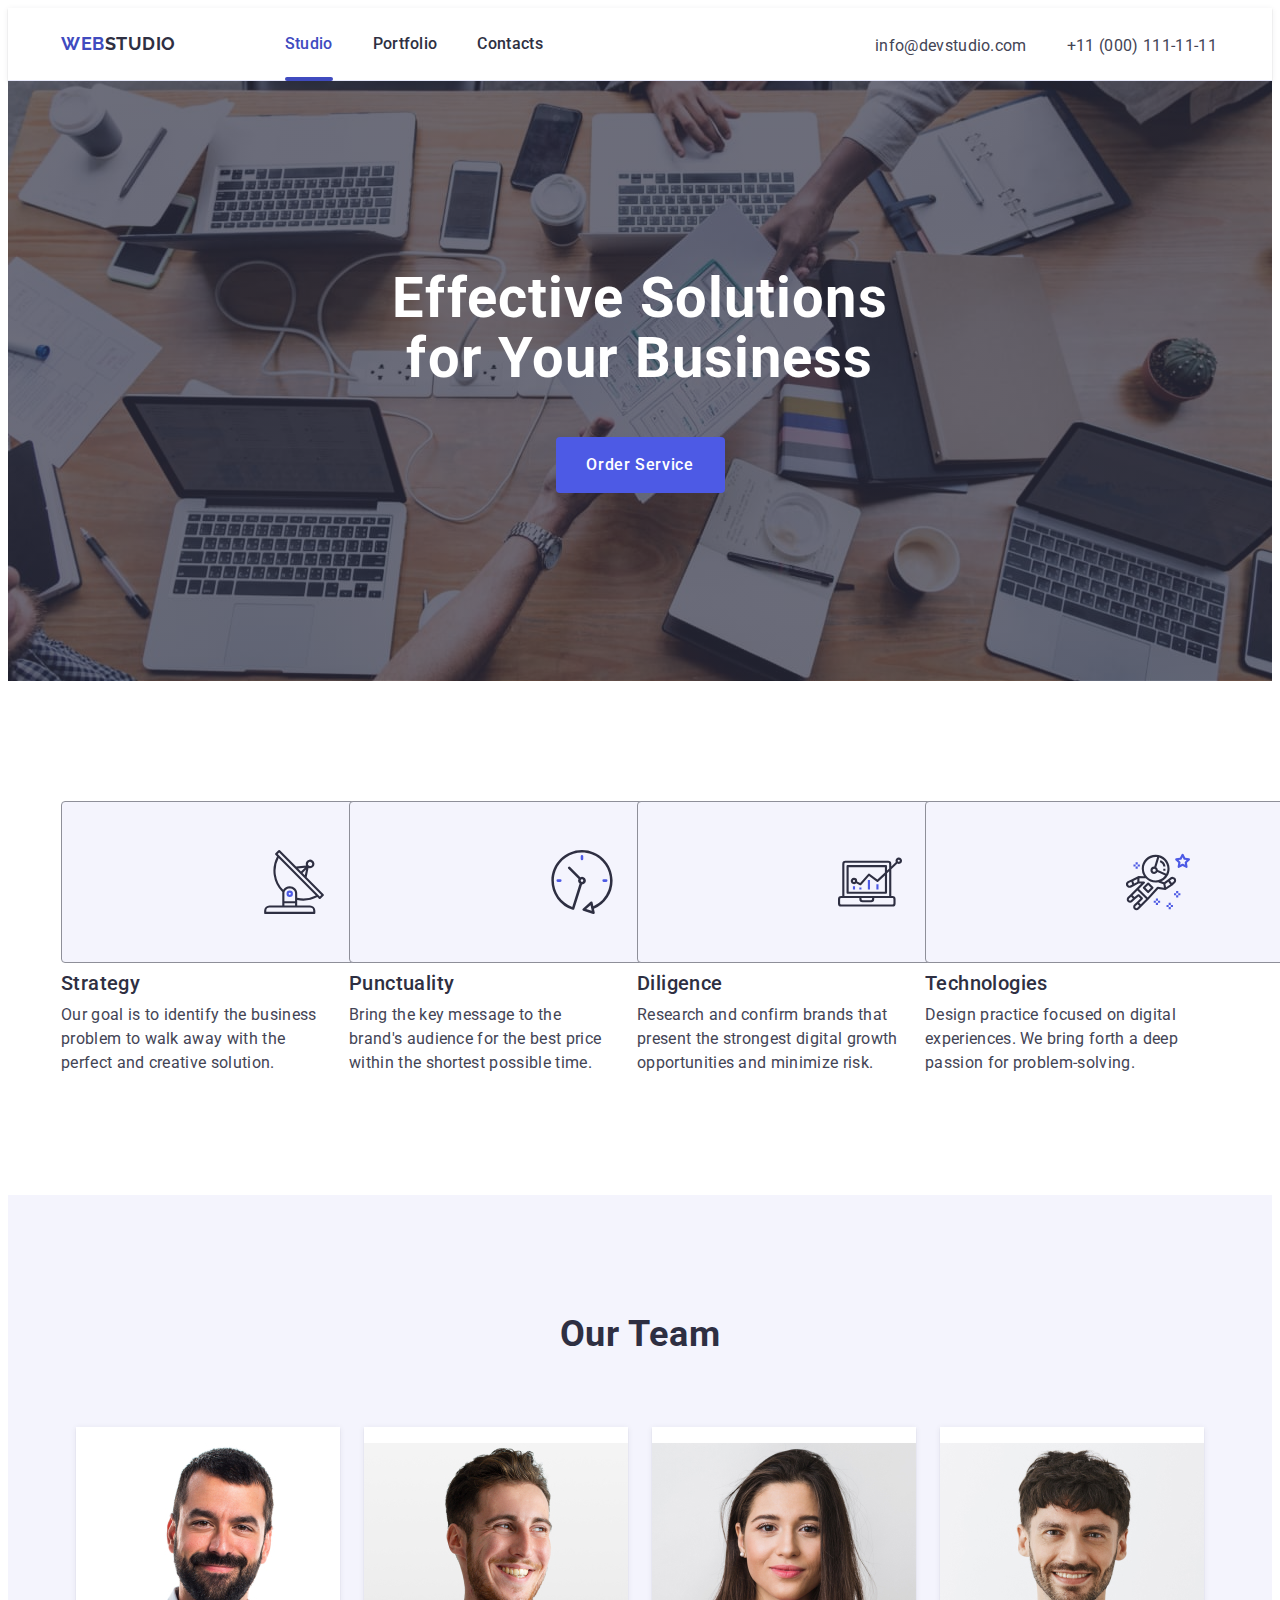
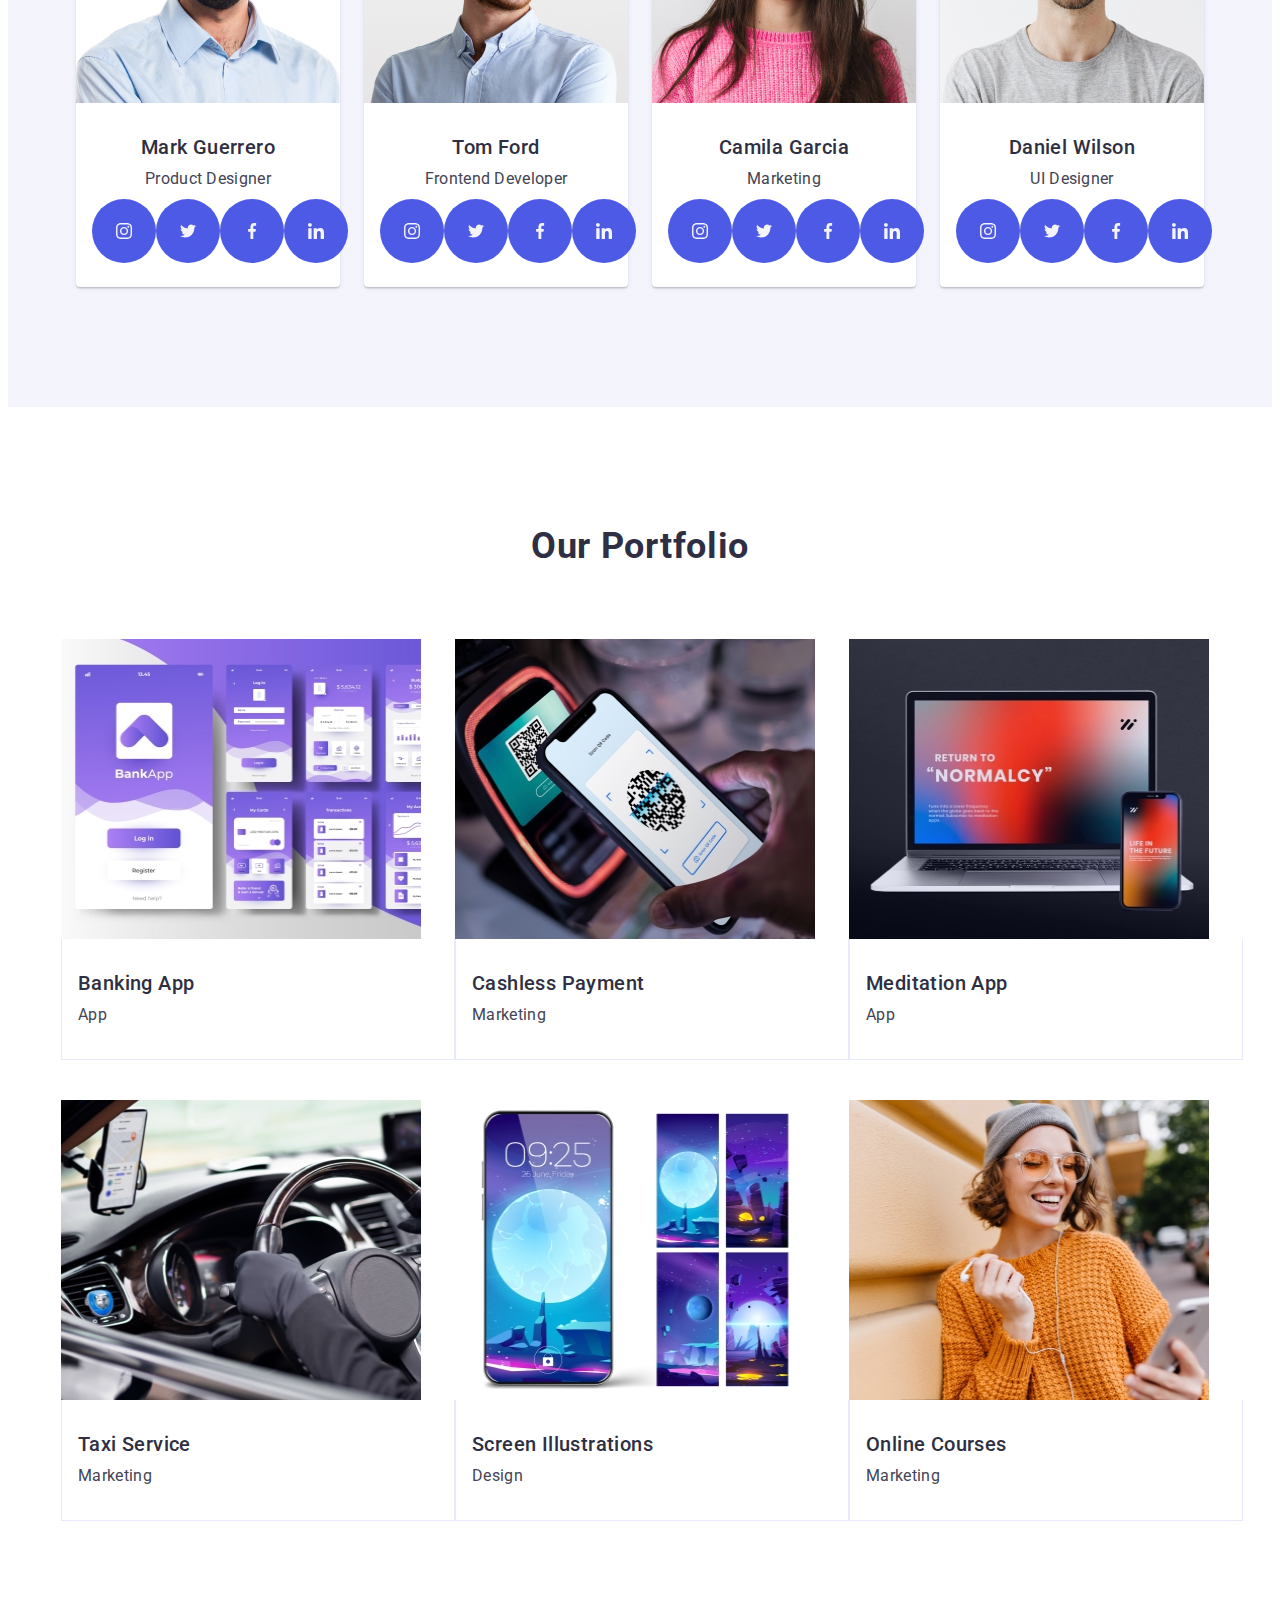
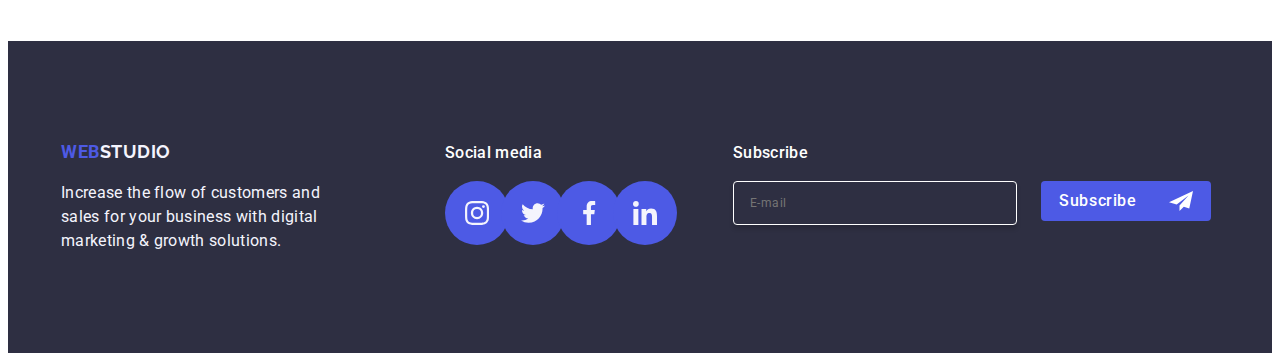
==== commit a17ab6dd: "4 ver" ====
--- a/index.html
+++ b/index.html
@@ -67,7 +67,7 @@
 				</div>
 			</section>
 
-<!-- Section Two Advantages -->
+   <!-- Section Two Advantages -->
 			<section class="section-two">
 				<div class="container">
 					<h2 class="visually-hidden">Our advantages</h2>
@@ -296,6 +296,7 @@
 					</ul>
 				</div>
 			</section>
+	<!-- Section Four our-portfolio -->		
 			<section class="section-four">
 				<div class="container">
 					<h2 class="head-second">Our Portfolio</h2>
@@ -613,9 +614,9 @@
 					      </form>
 			 </div>
 		 </div>
-		 <!-- Modal mehu -->
-     <div class="mobil-menu is-open">
-         <button class="btn-close-menu" type="button">
+		 <!-- Mobil mehu -->
+     <div class="mobil-menu">
+         <button class="btn-close" type="button">
 			 <svg class="icon-close-menu" width="8" height="8">
 				<use href="./images/icon-svg/symbol-defs1.svg#icon-close-black-18dp"></use>
 			 </svg>
@@ -632,12 +633,12 @@
 	         </li>
          </ul>
          <ul class="address-mobile">
-			<li class="link-address-item link-address-item-first">
-				<a class="address-menu-link" 
+			<li class="mobil-link-address-item">
+				<a class="address-menu-link link-address-item-first" 
 				href="tel:+110001111111" >+11 (000) 111-11-11</a>
 			</li>
-             <li class="address-mobile-list">
-		         <a class="link-address-item " 
+             <li class="mobil-link-address-item">
+		         <a class="address-menu-link" 
 				       href="mailto:info@devstudio.com" >  info@devstudio.com</a>
 	         </li>
              
--- a/css/styles.css
+++ b/css/styles.css
@@ -83,22 +83,12 @@
 	 box-shadow: 0px 2px 1px rgba(46, 47, 66, 0.08), 
 	                     0px 1px 1px rgba(46, 47, 66, 0.16), 
 						 0px 1px 6px rgba(46, 47, 66, 0.08);
-     max-width: 320px;
+     /* max-width: 320px; */
      margin: 0 auto;
 			}
 .caption  .container {
     	display: flex;
 		}						
-	 @media (min-width:768px)  {
-		.caption{
-			max-width: 768px;
-			}
-		}
-     @media (min-width:1158px)  {
-	   .caption{
-		max-width: 1440px;
-		}
-     }
 	.nav-logo-nav {
 		display: flex;
 		align-items: center;
@@ -139,10 +129,14 @@
 		margin-right: 76px;
 	}
 }
+    .btn-menu {
+		border: none;
+		background: #fff;
+	}
 	 .logo span {
 		color: #2e2f42;
 	}
-nav .link {
+     nav .link {
 		font-weight: 500;
 		font-size: 16px;
 		line-height: 1.5;
@@ -172,14 +166,9 @@
 	  background-color: #404bbf;
 	  border-radius: 2px; 
 	}
-	@media (max-width:768px) {
-		.page-nav, .address {
-         display: none;
-		 }
-	} 
 	@media screen and (min-width:768px) and (max-width:1157px) {
 		.page-nav {
-			margin-right: 122px;
+			margin-right: 121px;
 			}
 	}	
 		.link {
@@ -214,11 +203,11 @@
 				gap: 40px;
 				align-items: center;	
 			}
-        @media (max-width:768px) {
+         @media (max-width:767px) {
 		.page-nav, .address {
          display: none;
-		}
-	    } 
+		} 
+	     }  
 	    @media screen and (min-width:768px) and (max-width:1157px) {
 		.page-address {
 			gap: 12px;
@@ -265,7 +254,7 @@
 		}
 		/* SECTION One */
 		.section-one {
-			max-width: 320px;
+			/* max-width: 320px; */
 			background-color: #2e2f42;
 			padding: 72px 0;
 			margin: 0 auto;
@@ -286,7 +275,7 @@
 		}
 		  @media (min-width:768px) and  (max-width:1157px) {
 			.section-one {
-			max-width: 768px;
+			/* max-width: 768px; */
 			padding: 112px 0 ;
 			background-image: linear-gradient(rgba(46, 47, 66, 0.7),
 			 rgba(46, 47, 66, 0.7)), 
@@ -302,7 +291,7 @@
 		}
 		@media (min-width:1158px) {
 			.section-one {
-				max-width: 1440px;
+				/* max-width: 1440px; */
 				padding: 188px 0 ;
 				background-image: linear-gradient(rgba(46, 47, 66, 0.7),
 			 rgba(46, 47, 66, 0.7)), 
@@ -381,19 +370,14 @@
 /* SECTION Two */
 		.section-two {
 			padding: 96px 0;
-			max-width: 320px;
+			/* max-width: 320px; */
 			margin: 0 auto;
 		}
-		@media (min-width:768px){
-			.section-two {
-				/* padding: 96px 0; */
-				max-width: 768px;
-			}
-		}
+
 		@media (min-width:1158px){
 			.section-two {
 				padding: 120px 0;
-				max-width: 1158px;
+				/* max-width: 1158px; */
 			}
 		}
 		.section-two .container {
@@ -477,6 +461,11 @@
 			text-align: left;
 			margin-bottom: 8px;
 		}
+		@media (max-width:768px){
+			.head-tree{
+				text-align: center;	
+			}
+		}
      		.text-three {
 			font-family: "Roboto", sans-serif;
 			font-size: 16px;
@@ -501,7 +490,7 @@
 /* SECTION Three */
 .section-three {
 	padding: 96px 0;
-	max-width: 320px;
+	/* max-width: 320px; */
 	margin: 0 auto;
 	background-color: #f4f4fd;
 }
@@ -512,18 +501,13 @@
 		
 	  }
 @media  (min-width: 768px)  {
-.section-three {
-	max-width: 768px;
-}
 	 .section-three .container {
 		max-width: 768px;
 		  } 
 }
 @media  (min-width: 1158px)  {
 	.section-three {
-		max-width: 1440px;
 		padding: 120px 0;
-
 	}
 	.section-three .container {
 		max-width: 1158px;
@@ -659,7 +643,7 @@
 	width: 	100%;
 	transition: box-shadow 250ms cubic-bezier(0.4, 0, 0.2, 1); 
    }
-@media only screen and (min-width: 769px) and (max-width: 1157px){
+@media only screen and (min-width: 768px) and (max-width: 1157px){
 	.list-portfolio {
 		width: calc((100% - 24px) / 2);
 		transition: box-shadow 250ms cubic-bezier(0.4, 0, 0.2, 1); 
@@ -676,7 +660,7 @@
 	overflow: hidden;
 	width: 288px;
 	}
-@media only screen and (min-width: 769px) {
+@media only screen and (min-width: 768px) {
 	.list-portfolio-img {
 		width: 356px;
 		/* height: 300px; */
@@ -764,12 +748,10 @@
 }
 /* <!-- FOOTER Section --> */
 .basement {
-	/* display: flex; */
-	background-color: #2e2f42;
+		background-color: #2e2f42;
 		padding: 96px 0;
+		margin: 0 auto;
 		/* max-width: 320px; */
-		margin: 0 auto;
-		max-width: 320px;
 }
 .basement .container {
 		align-items: baseline;
@@ -782,10 +764,7 @@
 		.basement .container {
 			align-items: center;
 			justify-content: center;
-			/* .footer-logo {
-				max-width: 320px;
-			} */
-				}
+						}
 }
     @media  (min-width:768px){
 	.basement .container {
@@ -794,38 +773,28 @@
 		gap: 72px 24px;
 	}
 	.footer-logo {
-		/* display:flex; */
-		/* margin-right:120px ; */
 		flex-direction: column;
 	   align-items: center;
 	   gap: 16px;
 	   max-width: 264px;
-	   /* margin-bottom: 0px; */
-	}
+	 	}
 }
 @media  (min-width:768px) and (max-width:1157px){
-	.basement{
-		max-width: 768px;	
-	}
+
 	.basement .container{
-		/* column-gap: 24px; */
-				padding: 0 108px;
+		padding: 0 108px;
 		max-width: 768px;
 		}
-		
-	}
+			}
 @media  (min-width:1158px) {
 	.basement {
 		padding: 100px 0;
-		max-width: 1440px;	
-	}
+			}
 		.basement .container {
 				flex-wrap: nowrap;
 				max-width: 1158px;
 				gap: unset;
-				/* column-gap: 0; */
-				/* justify-content: center; */
-			}
+				}
 			.footer-logo {
 				margin-right: 120px;
 			}
@@ -963,7 +932,7 @@
 	display: flex;
 	min-width: 165px ;
 	height: 40px;
-	justify-content: center;
+	 justify-content: space-between;
 	align-items: center; 
 	font-family: "Roboto", sans-serif ;
 	font-size: 16px;
@@ -975,9 +944,10 @@
 	background-color: #4d5ae5;
 	border: none;
 	border-radius: 4px;
-	gap: 16px;
-	/* margin-top: 16px; */
-}
+	column-gap: 16px;
+	padding-left: 18px;
+	padding-right: 18px;
+	}
 @media (max-width:767px) {
  .footer-logo{
 	align-items: center;
@@ -1007,12 +977,8 @@
 	.footer-form-container {
 				max-width: 564px;
 				margin-left: 0;
-				/* align-items: center; */
-	}
-/* 
-	.btn-menu {
-		display: none;
-} */
+				align-items: center; 
+	}
 }
 
 /* MODAL */
@@ -1224,10 +1190,8 @@
 	text-underline-position: from-font;
 	line-height: 1.33333;
 	margin-left: 4px;
-	/* align-content: center; */
-
-	}
-	@media only screen and (max-width: 768px) {
+	}
+	@media only screen and (max-width: 767px) {
 		.check-link{
 			margin-left: 24px;
 	  }
@@ -1252,7 +1216,7 @@
 	}
 	
 	/* Mobil MENU */
-.btn-menu{
+.btn-close-menu{
 	display: flex;
 	justify-content: center;
 	align-items: center;
@@ -1304,6 +1268,7 @@
 	flex-wrap: wrap;
 	row-gap: 40px;
 	margin-bottom: auto;
+	margin-top: 48px;
 
 }
 .mobile-menu-item{
@@ -1330,20 +1295,22 @@
 	row-gap: 24px;
 	margin-bottom: 48px;
 }
-.address-mobile-list {
+/* .address-mobile-list {
 	font-weight: 500;
     font-size: 20px;
      line-height: 1.2;
      letter-spacing: 0.02em;
      color: #4d5ae5;
-}
-.link-address-item {
+} */
+.address-menu-link{
 	font-weight: 500;
 font-size: 20px;
 line-height: 1.2;
 letter-spacing: 0.02em;
+/* color: #4d5ae5; */
 color: #434455;
 }
+
 .link-address-item-first{
 	color: #404bbf;
 }
